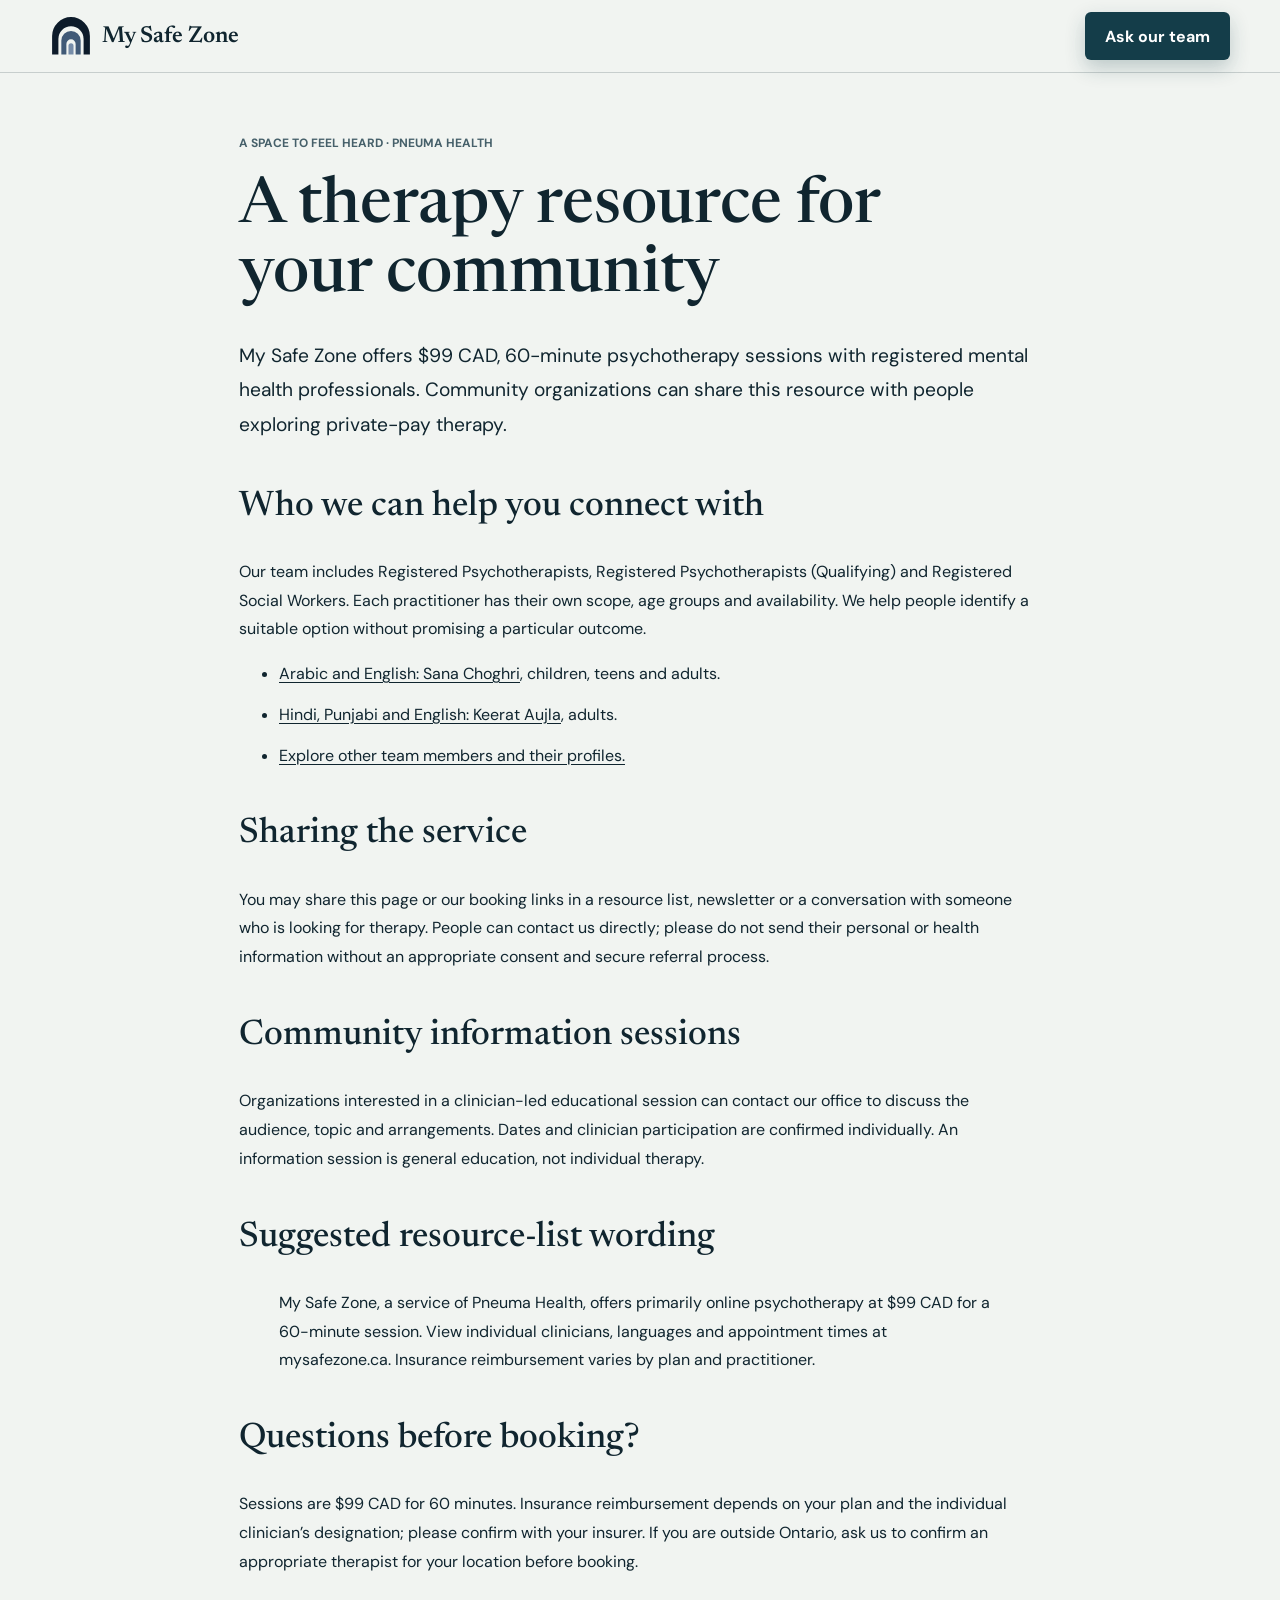
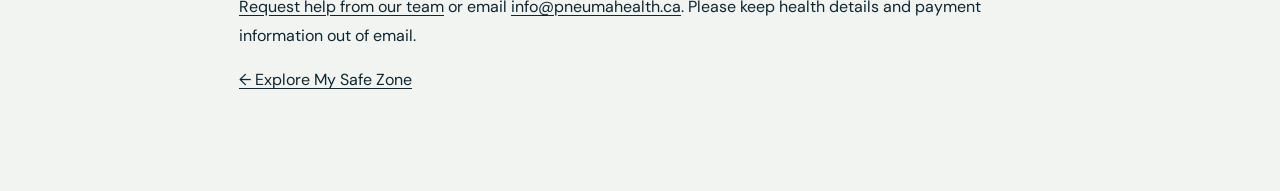
==== community/index.html @ 42911225 "Add language-specific therapy and community referral pages" ====
<!doctype html><html lang="en-CA"><head><meta charset="utf-8"><meta name="viewport" content="width=device-width,initial-scale=1"><title>A therapy resource for your community | My Safe Zone</title><meta name="description" content="My Safe Zone offers $99 CAD, 60-minute psychotherapy sessions with registered mental health professionals. Community organizations can share this resource with people exploring private-pay therapy."><link rel="canonical" href="https://mysafezone.ca/community/"><link rel="stylesheet" href="/styles.css?v=20261122-therapists"><link rel="icon" href="/assets/mysafezone-safety-mark.svg"><link href="https://fonts.googleapis.com/css2?family=DM+Sans:wght@400;500;600;700&amp;family=Newsreader:wght@500;600&amp;display=swap" rel="stylesheet"></head><body><header class="site-header guide-header"><a class="brand" href="/"><img class="brand-mark" src="/assets/mysafezone-safety-mark.svg" alt="" width="64" height="64"><span class="brand-name">My Safe Zone</span></a><nav><a class="header-cta" href="https://docs.google.com/forms/d/e/1FAIpQLScZybuNpO0uS9r0S9Tds227BgayAe8z0cIVu_FjhuOwMrChSQ/viewform">Ask our team</a></nav></header><main class="reader-guide"><p class="eyebrow">A space to feel heard · Pneuma Health</p><h1>A therapy resource for your community</h1><p class="guide-lead">My Safe Zone offers $99 CAD, 60-minute psychotherapy sessions with registered mental health professionals. Community organizations can share this resource with people exploring private-pay therapy.</p><h2>Who we can help you connect with</h2><p>Our team includes Registered Psychotherapists, Registered Psychotherapists (Qualifying) and Registered Social Workers. Each practitioner has their own scope, age groups and availability. We help people identify a suitable option without promising a particular outcome.</p><ul><li><a href="/therapy/arabic/">Arabic and English: Sana Choghri</a>, children, teens and adults.</li><li><a href="/therapy/hindi-punjabi/">Hindi, Punjabi and English: Keerat Aujla</a>, adults.</li><li><a href="/#meet-therapists">Explore other team members and their profiles.</a></li></ul><h2>Sharing the service</h2><p>You may share this page or our booking links in a resource list, newsletter or a conversation with someone who is looking for therapy. People can contact us directly; please do not send their personal or health information without an appropriate consent and secure referral process.</p><h2>Community information sessions</h2><p>Organizations interested in a clinician-led educational session can contact our office to discuss the audience, topic and arrangements. Dates and clinician participation are confirmed individually. An information session is general education, not individual therapy.</p><h2>Suggested resource-list wording</h2><blockquote>My Safe Zone, a service of Pneuma Health, offers primarily online psychotherapy at $99 CAD for a 60-minute session. View individual clinicians, languages and appointment times at mysafezone.ca. Insurance reimbursement varies by plan and practitioner.</blockquote><h2>Questions before booking?</h2><p>Sessions are $99 CAD for 60 minutes. Insurance reimbursement depends on your plan and the individual clinician’s designation; please confirm with your insurer. If you are outside Ontario, ask us to confirm an appropriate therapist for your location before booking.</p><p><a href="https://docs.google.com/forms/d/e/1FAIpQLScZybuNpO0uS9r0S9Tds227BgayAe8z0cIVu_FjhuOwMrChSQ/viewform">Request help from our team</a> or email <a href="mailto:info@pneumahealth.ca">info@pneumahealth.ca</a>. Please keep health details and payment information out of email.</p><p><a href="/">← Explore My Safe Zone</a></p></main></body></html>
---- styles.css ----
:root {
  --ink: #10252f;
  --ink-soft: #46606a;
  --deep-sea: #143d49;
  --sea-green: #2f6e61;
  --sea-green-dark: #24584e;
  --mist: #dce8e4;
  --paper: #f1f4f1;
  --white: #ffffff;
  --sky: #9fb4c0;
  --line: rgba(16, 37, 47, 0.18);
  --line-strong: rgba(16, 37, 47, 0.34);
  --shadow-soft: 0 14px 34px rgba(16, 37, 47, 0.12);
  --shadow-raised: 0 24px 54px rgba(16, 37, 47, 0.2);
  --max: 1180px;
}

.analytics-choice {
  position: fixed;
  inset: auto 20px 20px;
  z-index: 100;
  max-width: 960px;
  margin-inline: auto;
  padding: 20px 24px;
  background: var(--white);
  border: 1px solid var(--line-strong);
  border-radius: 16px;
  box-shadow: var(--shadow-raised);
  font-size: 14px;
  line-height: 1.5;
}
.analytics-choice[hidden] { display: none; }
.analytics-choice p { margin: 8px 0; }
.analytics-choice a { text-decoration: underline; }
.analytics-actions { display: flex; flex-wrap: wrap; gap: 10px; margin-top: 14px; }
.analytics-actions button {
  background: var(--deep-sea);
  color: white;
  border: 1px solid var(--deep-sea);
  border-radius: 8px;
  padding: 10px 16px;
  cursor: pointer;
}
.analytics-preferences {
  border: 0;
  background: transparent;
  color: inherit;
  text-decoration: underline;
  padding: 8px 0;
  cursor: pointer;
  font-size: 14px;
}
@media (max-width: 600px) {
  .analytics-choice { inset: auto 10px 10px; padding: 16px; max-height: 60vh; overflow-y: auto; }
  .analytics-actions button { flex: 1; }
}

* {
  box-sizing: border-box;
}

html {
  scroll-behavior: smooth;
}

body {
  margin: 0;
  overflow-x: hidden;
  color: var(--ink);
  background: var(--paper);
  font-family: "DM Sans", system-ui, -apple-system, BlinkMacSystemFont, "Segoe UI", sans-serif;
}

body:has(dialog[open]) {
  overflow: hidden;
}

button,
a {
  font: inherit;
}

a {
  color: inherit;
  text-decoration: none;
}

button {
  color: inherit;
}

img {
  display: block;
  max-width: 100%;
}

.site-header {
  position: sticky;
  top: 0;
  z-index: 20;
  min-height: 72px;
  display: flex;
  align-items: center;
  justify-content: space-between;
  gap: 2rem;
  padding: 0.75rem max(1rem, calc((100vw - var(--max)) / 2));
  border-bottom: 1px solid var(--line);
  background: rgba(241, 244, 241, 0.9);
  backdrop-filter: blur(18px) saturate(1.1);
}

.brand {
  display: inline-flex;
  align-items: center;
  gap: 0.65rem;
  flex: 0 0 auto;
}

.brand-mark {
  width: 42px;
  height: 42px;
  flex: 0 0 42px;
  object-fit: contain;
  transition: transform 360ms cubic-bezier(0.2, 0.8, 0.2, 1);
}

.brand:hover .brand-mark,
.brand:focus-visible .brand-mark {
  transform: scale(1.07) translateY(-1px);
}

.hero-credentials, .hero-booking-note {
  max-width: 620px;
  color: var(--ink-soft);
  font-size: 0.95rem;
  line-height: 1.6;
}
.hero-booking-note a, .booking-help-actions > a:not(.button) { text-decoration: underline; text-underline-offset: 3px; }
.booking-help {
  display: grid;
  grid-template-columns: 1.35fr 1fr;
  gap: 2rem;
  width: min(1120px, calc(100% - 2.5rem));
  margin: 2.5rem auto;
  padding: clamp(1.25rem, 4vw, 2.5rem);
  background: #f1f5f7;
  border: 1px solid var(--line-strong);
  border-radius: 14px;
}
.booking-help h2 { font-family: "Newsreader", Georgia, serif; font-size: clamp(1.8rem, 4vw, 2.5rem); margin: 0.4rem 0 0.75rem; }
.booking-help p { line-height: 1.65; }
.booking-help-actions { display: flex; flex-direction: column; align-items: flex-start; justify-content: center; gap: 0.8rem; }
.booking-help-actions p { margin: 0; }
@media (max-width: 700px) { .booking-help { grid-template-columns: 1fr; gap: 1rem; } }

.brand-name {
  font-family: "Newsreader", Georgia, serif;
  font-size: 1.45rem;
  font-weight: 600;
  letter-spacing: 0;
  white-space: nowrap;
}

.site-nav {
  display: flex;
  align-items: center;
  justify-content: flex-end;
  gap: 1.15rem;
  font-size: 0.91rem;
}

.nav-link,
.nav-match,
.pneuma-link {
  position: relative;
  padding: 0.35rem 0;
  border: 0;
  background: transparent;
  cursor: pointer;
  color: var(--ink-soft);
}

.nav-link::after,
.nav-match::after,
.pneuma-link::after {
  position: absolute;
  right: 0;
  bottom: 0;
  left: 0;
  height: 1px;
  background: var(--sea-green);
  content: "";
  transform: scaleX(0);
  transform-origin: right;
  transition: transform 220ms ease;
}

.nav-link:hover,
.nav-link:focus-visible,
.nav-match:hover,
.nav-match:focus-visible,
.pneuma-link:hover,
.pneuma-link:focus-visible {
  color: var(--ink);
}

.nav-link:hover::after,
.nav-link:focus-visible::after,
.nav-match:hover::after,
.nav-match:focus-visible::after,
.pneuma-link:hover::after,
.pneuma-link:focus-visible::after {
  transform: scaleX(1);
  transform-origin: left;
}

.header-cta,
.button {
  position: relative;
  isolation: isolate;
  overflow: hidden;
  display: inline-flex;
  align-items: center;
  justify-content: center;
  gap: 0.75rem;
  min-height: 48px;
  padding: 0.78rem 1.2rem;
  border: 1px solid transparent;
  border-radius: 6px;
  font-weight: 700;
  transition:
    transform 220ms cubic-bezier(0.2, 0.8, 0.2, 1),
    box-shadow 220ms ease,
    background-color 220ms ease,
    border-color 220ms ease;
}

.header-cta::before,
.button::before {
  position: absolute;
  top: -30%;
  bottom: -30%;
  left: -45%;
  z-index: -1;
  width: 28%;
  background: rgba(255, 255, 255, 0.2);
  content: "";
  transform: skewX(-18deg);
  transition: left 520ms cubic-bezier(0.2, 0.8, 0.2, 1);
}

.header-cta,
.button-primary {
  color: var(--white);
  background: var(--deep-sea);
  box-shadow: 0 8px 20px rgba(20, 61, 73, 0.24);
}

.header-cta:hover,
.header-cta:focus-visible,
.button:hover,
.button:focus-visible {
  transform: translateY(-3px);
}

.header-cta:hover,
.header-cta:focus-visible,
.button-primary:hover,
.button-primary:focus-visible {
  background: var(--sea-green-dark);
  box-shadow: 0 16px 30px rgba(36, 88, 78, 0.28);
}

.header-cta:hover::before,
.header-cta:focus-visible::before,
.button:hover::before,
.button:focus-visible::before {
  left: 118%;
}

.header-cta:active,
.button:active {
  transform: translateY(1px) scale(0.98);
  box-shadow: 0 4px 10px rgba(16, 37, 47, 0.18);
}

.button-arrow {
  display: inline-block;
  transition: transform 220ms ease;
}

.button-primary:hover .button-arrow,
.button-primary:focus-visible .button-arrow {
  transform: translateX(4px);
}

.button-secondary {
  border-color: var(--line-strong);
  color: var(--ink);
  background: rgba(255, 255, 255, 0.76);
  box-shadow: 0 6px 18px rgba(16, 37, 47, 0.08);
}

.button-secondary:hover,
.button-secondary:focus-visible {
  border-color: var(--sea-green);
  background: var(--white);
  box-shadow: var(--shadow-soft);
}

.hero {
  position: relative;
  isolation: isolate;
  height: min(780px, calc(100svh - 112px));
  min-height: 620px;
  overflow: hidden;
  display: grid;
  align-items: center;
  border-bottom: 1px solid var(--line);
  background: var(--sky);
}

.hero-background,
.hero-wash,
.hero-light {
  position: absolute;
  inset: 0;
  width: 100%;
  height: 100%;
}

.hero-background {
  z-index: -3;
  object-fit: cover;
  object-position: center;
  animation: hero-settle 1400ms cubic-bezier(0.2, 0.8, 0.2, 1) both;
}

.hero-wash {
  z-index: -2;
  background: rgba(241, 244, 241, 0.62);
}

.hero-light {
  z-index: -1;
  box-shadow: inset 0 -90px 100px rgba(16, 37, 47, 0.12);
  pointer-events: none;
}

.hero-content {
  width: min(calc(100% - 2rem), var(--max));
  margin: 0 auto;
  padding: 3rem 0 1.5rem;
}

.hero-reveal {
  animation: rise-in 680ms cubic-bezier(0.2, 0.8, 0.2, 1) both;
}

.hero-content h1 {
  animation-delay: 90ms;
}

.hero-lead {
  animation: rise-in 680ms 160ms cubic-bezier(0.2, 0.8, 0.2, 1) both;
}

.hero-actions {
  animation-delay: 230ms;
}

.scroll-cue {
  animation-delay: 310ms;
}

.eyebrow {
  margin: 0 0 0.75rem;
  color: var(--ink-soft);
  font-size: 0.75rem;
  font-weight: 700;
  letter-spacing: 0;
  text-transform: uppercase;
}

h1,
h2,
h3,
p {
  margin-top: 0;
}

h1,
h2,
.info-dialog h2 {
  font-family: "Newsreader", Georgia, serif;
  font-weight: 600;
  letter-spacing: 0;
}

h1 {
  max-width: 690px;
  margin-bottom: 1rem;
  font-size: 5.5rem;
  line-height: 0.94;
}

.hero-lead {
  max-width: 590px;
  margin-bottom: 1.6rem;
  color: var(--deep-sea);
  font-size: 1.22rem;
  line-height: 1.55;
}

.hero-lead strong {
  color: var(--ink);
  font-weight: 700;
}

.hero-actions {
  display: flex;
  flex-wrap: wrap;
  gap: 0.75rem;
}

.scroll-cue {
  width: fit-content;
  display: flex;
  align-items: center;
  gap: 0.8rem;
  margin-top: 2.2rem;
  color: var(--ink-soft);
  font-size: 0.83rem;
  font-weight: 700;
}

.scroll-line {
  position: relative;
  width: 42px;
  height: 1px;
  overflow: hidden;
  background: var(--line-strong);
}

.scroll-line::after {
  position: absolute;
  inset: 0;
  background: var(--sea-green);
  content: "";
  animation: travel-line 1800ms ease-in-out infinite;
}

.service-strip {
  display: grid;
  grid-template-columns: repeat(3, minmax(0, 1fr));
  padding: 0 max(1rem, calc((100vw - var(--max)) / 2));
  border-bottom: 1px solid var(--line);
  background: var(--white);
}

.service-strip > div {
  min-width: 0;
  display: grid;
  gap: 0.25rem;
  padding: 1.5rem 1.6rem;
}

.service-strip > div:first-child {
  padding-left: 0;
}

.service-strip > div + div {
  border-left: 1px solid var(--line);
}

.service-strip strong {
  color: var(--deep-sea);
  font-size: 1rem;
}

.service-strip span {
  color: var(--ink-soft);
  font-size: 0.84rem;
  line-height: 1.45;
}

.process {
  width: min(calc(100% - 2rem), var(--max));
  margin: 0 auto;
  padding: clamp(4rem, 7vw, 6.5rem) 0;
  scroll-margin-top: 88px;
}

.process-heading {
  display: grid;
  grid-template-columns: minmax(0, 1fr) minmax(280px, 0.7fr);
  gap: 2rem;
  align-items: end;
  margin-bottom: 2.25rem;
}

.process-heading h2,
.trust-band h2 {
  margin-bottom: 0;
  font-size: 4rem;
  line-height: 1;
}

.process-intro,
.trust-band > p,
.info-dialog p {
  margin-bottom: 0;
  color: var(--ink-soft);
  line-height: 1.65;
}

.process-grid {
  display: grid;
  grid-template-columns: repeat(3, minmax(0, 1fr));
  gap: 1rem;
  perspective: 1100px;
}

.process-step {
  --rx: 0deg;
  --ry: 0deg;
  --lift: 0px;
  --scale: 1;
  position: relative;
  min-width: 0;
  min-height: 280px;
  overflow: hidden;
  display: grid;
  grid-template-rows: 1fr auto;
  padding: 0;
  border: 1px solid var(--line);
  border-radius: 8px;
  background: var(--white);
  box-shadow: 0 8px 18px rgba(16, 37, 47, 0.06);
  cursor: pointer;
  text-align: left;
  transform: perspective(900px) rotateX(var(--rx)) rotateY(var(--ry)) translateY(var(--lift)) scale(var(--scale));
  transform-style: preserve-3d;
  transition:
    transform 260ms cubic-bezier(0.2, 0.8, 0.2, 1),
    border-color 220ms ease,
    box-shadow 260ms ease;
}

.process-step::after {
  position: absolute;
  inset: 0;
  border: 1px solid transparent;
  border-radius: inherit;
  box-shadow: inset 0 0 0 0 rgba(47, 110, 97, 0);
  content: "";
  pointer-events: none;
  transition: border-color 220ms ease, box-shadow 260ms ease;
}

.process-step:hover,
.process-step:focus-visible {
  --lift: -8px;
  border-color: rgba(47, 110, 97, 0.68);
  box-shadow: var(--shadow-raised);
}

.process-step.is-active {
  --lift: -5px;
  --scale: 1.012;
  border-color: var(--sea-green);
  box-shadow: 0 22px 50px rgba(36, 88, 78, 0.2);
}

.process-step.is-active::after {
  border-color: rgba(47, 110, 97, 0.5);
  box-shadow: inset 0 0 0 3px rgba(47, 110, 97, 0.1);
}

.process-step:active {
  --lift: -1px;
  --scale: 0.985;
}

.process-step img {
  width: 100%;
  height: 226px;
  object-fit: cover;
  filter: saturate(0.8) contrast(0.98);
  transform: translateZ(12px) scale(1.015);
  transition: filter 300ms ease, transform 360ms cubic-bezier(0.2, 0.8, 0.2, 1);
}

.process-step:hover img,
.process-step:focus-visible img,
.process-step.is-active img {
  filter: saturate(1) contrast(1);
  transform: translateZ(18px) scale(1.045);
}

.step-number {
  position: absolute;
  top: 0.75rem;
  left: 0.75rem;
  z-index: 1;
  display: grid;
  place-items: center;
  width: 34px;
  height: 34px;
  border-radius: 50%;
  color: var(--white);
  background: var(--deep-sea);
  box-shadow: 0 6px 16px rgba(16, 37, 47, 0.22);
  font-size: 0.75rem;
  font-weight: 700;
  transform: translateZ(28px);
}

.process-step.is-active .step-number {
  background: var(--sea-green);
}

.step-label {
  position: relative;
  z-index: 1;
  padding: 1.1rem;
  color: var(--ink);
  background: var(--white);
  font-size: 1rem;
  font-weight: 700;
  transform: translateZ(14px);
}

.step-label::after {
  float: right;
  color: var(--sea-green);
  content: "→";
  opacity: 0;
  transform: translateX(-5px);
  transition: opacity 220ms ease, transform 220ms ease;
}

.process-step:hover .step-label::after,
.process-step:focus-visible .step-label::after,
.process-step.is-active .step-label::after {
  opacity: 1;
  transform: translateX(0);
}

.process-detail {
  min-height: 116px;
  display: grid;
  grid-template-columns: minmax(180px, 0.55fr) minmax(280px, 1.25fr) auto;
  gap: 1.5rem;
  align-items: center;
  margin-top: 1rem;
  padding: 1.45rem;
  border: 1px solid var(--line);
  border-radius: 8px;
  background: var(--mist);
  transition: opacity 150ms ease, transform 180ms ease;
}

.process-detail.is-changing {
  opacity: 0;
  transform: translateY(5px);
}

.detail-kicker {
  margin-bottom: 0.25rem;
  color: var(--sea-green-dark);
  font-size: 0.75rem;
  font-weight: 700;
  letter-spacing: 0;
  text-transform: uppercase;
}

.process-detail h3 {
  margin-bottom: 0;
  font-family: "Newsreader", Georgia, serif;
  font-size: 1.65rem;
}

.process-detail > p {
  margin-bottom: 0;
  color: var(--ink-soft);
  line-height: 1.55;
}

.process-detail > a,
.dialog-link {
  position: relative;
  font-weight: 700;
  color: var(--deep-sea);
}

.process-detail > a::after,
.dialog-link::after,
.location-item > a::after {
  position: absolute;
  right: 0;
  bottom: -4px;
  left: 0;
  height: 1px;
  background: currentColor;
  content: "";
  transform: scaleX(0);
  transform-origin: right;
  transition: transform 220ms ease;
}

.process-detail > a:hover::after,
.process-detail > a:focus-visible::after,
.dialog-link:hover::after,
.dialog-link:focus-visible::after,
.location-item > a:hover::after,
.location-item > a:focus-visible::after {
  transform: scaleX(1);
  transform-origin: left;
}

.trust-band {
  display: grid;
  grid-template-columns: minmax(240px, 1fr) minmax(280px, 0.8fr) auto;
  gap: clamp(1.5rem, 4vw, 4rem);
  align-items: center;
  padding: clamp(3rem, 6vw, 5rem) max(1rem, calc((100vw - var(--max)) / 2));
  background: var(--sky);
}

.trust-band h2 {
  max-width: 620px;
  font-size: 3rem;
}

.trust-actions {
  display: grid;
  gap: 0.65rem;
}

.text-button {
  min-width: 165px;
  padding: 0.78rem 0.95rem;
  border: 1px solid var(--line-strong);
  border-radius: 6px;
  background: rgba(255, 255, 255, 0.14);
  cursor: pointer;
  font-weight: 700;
  text-align: left;
  transition: transform 180ms ease, background-color 180ms ease, box-shadow 180ms ease;
}

.text-button:hover,
.text-button:focus-visible {
  background: var(--white);
  box-shadow: var(--shadow-soft);
  transform: translateY(-2px);
}

.text-button:active {
  transform: translateY(1px) scale(0.98);
}

.locations {
  padding: clamp(4rem, 7vw, 6.5rem) max(1rem, calc((100vw - var(--max)) / 2));
  border-top: 1px solid var(--line);
  background: var(--white);
  scroll-margin-top: 72px;
}

.locations-heading {
  max-width: 760px;
  margin-bottom: clamp(2rem, 5vw, 3.5rem);
}

.locations-heading h2 {
  margin-bottom: 0;
  font-family: "Newsreader", Georgia, serif;
  font-size: 4rem;
  font-weight: 600;
  line-height: 1;
  letter-spacing: 0;
}

.location-grid {
  display: grid;
  grid-template-columns: repeat(3, minmax(0, 1fr));
  gap: clamp(1.5rem, 4vw, 3rem);
}

.location-item {
  min-width: 0;
  padding-top: 1.25rem;
  border-top: 2px solid var(--deep-sea);
  transition: border-color 200ms ease, transform 220ms ease;
}

.location-item:hover {
  border-color: var(--sea-green);
  transform: translateY(-3px);
}

.location-label {
  margin-bottom: 0.55rem;
  color: var(--sea-green-dark);
  font-size: 0.75rem;
  font-weight: 700;
  letter-spacing: 0;
  text-transform: uppercase;
}

.location-item h3 {
  margin-bottom: 0.75rem;
  font-family: "Newsreader", Georgia, serif;
  font-size: 1.65rem;
}

.location-item address {
  margin-bottom: 0.75rem;
  font-style: normal;
  line-height: 1.6;
}

.location-item > p:last-of-type {
  margin-bottom: 0;
  color: var(--ink-soft);
  line-height: 1.6;
}

.location-item > a {
  position: relative;
  display: inline-block;
  margin-top: 1rem;
  font-weight: 700;
}

.site-footer {
  display: grid;
  grid-template-columns: 1.1fr repeat(3, minmax(0, 1fr));
  gap: 1.5rem 2.5rem;
  align-items: start;
  padding: 2rem max(1rem, calc((100vw - var(--max)) / 2));
  color: var(--ink-soft);
  background: var(--paper);
  font-size: 0.86rem;
}

.footer-brand,
.footer-contact,
.site-footer address {
  display: grid;
  gap: 0.35rem;
  min-width: 0;
}

.site-footer address {
  font-style: normal;
}

.site-footer strong,
.site-footer a {
  color: var(--ink);
}

.site-footer > p {
  grid-column: 1 / -1;
  margin: 0;
  font-size: 0.76rem;
}

.info-dialog {
  width: min(calc(100% - 2rem), 610px);
  max-height: calc(100vh - 2rem);
  padding: clamp(1.5rem, 4vw, 2.5rem);
  border: 0;
  border-radius: 8px;
  color: var(--ink);
  background: var(--paper);
  box-shadow: 0 30px 90px rgba(16, 37, 47, 0.34);
}

.info-dialog[open] {
  animation: dialog-in 240ms cubic-bezier(0.2, 0.8, 0.2, 1) both;
}

.info-dialog::backdrop {
  background: rgba(16, 37, 47, 0.72);
  backdrop-filter: blur(5px);
}

.info-dialog h2 {
  max-width: 500px;
  margin-bottom: 1rem;
  font-size: 3.25rem;
  line-height: 1;
}

.info-dialog p + p {
  margin-top: 1rem;
}

.dialog-close {
  position: absolute;
  top: 0.85rem;
  right: 0.85rem;
  width: 40px;
  height: 40px;
  border: 1px solid var(--line);
  border-radius: 50%;
  background: var(--white);
  cursor: pointer;
  font-size: 1.5rem;
  line-height: 1;
  transition: transform 180ms ease, background-color 180ms ease;
}

.dialog-close:hover,
.dialog-close:focus-visible {
  background: var(--mist);
  transform: rotate(6deg) scale(1.05);
}

.dialog-link {
  display: inline-block;
  margin-top: 1.5rem;
}

.reveal {
  opacity: 0;
  transform: translateY(28px);
  transition: opacity 700ms ease, transform 700ms cubic-bezier(0.2, 0.8, 0.2, 1);
}

.reveal.is-visible {
  opacity: 1;
  transform: translateY(0);
}

:focus-visible {
  outline: 3px solid var(--sea-green);
  outline-offset: 3px;
}

@keyframes rise-in {
  from {
    opacity: 0;
    transform: translateY(22px);
  }
  to {
    opacity: 1;
    transform: translateY(0);
  }
}

@keyframes hero-settle {
  from {
    filter: saturate(0.78);
    transform: scale(1.055);
  }
  to {
    filter: saturate(0.94);
    transform: scale(1);
  }
}

@keyframes travel-line {
  0% {
    transform: translateX(-100%);
  }
  50%,
  100% {
    transform: translateX(100%);
  }
}

@keyframes dialog-in {
  from {
    opacity: 0;
    transform: translateY(14px) scale(0.98);
  }
  to {
    opacity: 1;
    transform: translateY(0) scale(1);
  }
}

@media (max-width: 900px) {
  .pneuma-link {
    display: none;
  }

  .hero {
    height: min(740px, calc(100svh - 104px));
    min-height: 610px;
  }

  h1 {
    font-size: 4.7rem;
  }

  .process-heading h2,
  .locations-heading h2 {
    font-size: 3.5rem;
  }

  .hero-background {
    object-position: 61% center;
  }

  .hero-wash {
    background: rgba(241, 244, 241, 0.72);
  }

  .process-heading,
  .trust-band {
    grid-template-columns: 1fr;
  }

  .location-grid,
  .site-footer {
    grid-template-columns: repeat(2, minmax(0, 1fr));
  }

  .process-detail {
    grid-template-columns: 1fr;
  }

  .trust-actions {
    grid-template-columns: repeat(2, minmax(0, 1fr));
  }
}

@media (max-width: 680px) {
  .site-header {
    min-height: 64px;
  }

  .brand-mark {
    width: 36px;
    height: 36px;
    flex-basis: 36px;
  }

  .brand-name {
    font-size: 1.2rem;
  }

  .nav-link,
  .nav-match {
    display: none;
  }

  .header-cta {
    min-height: 42px;
    padding: 0.6rem 0.78rem;
    font-size: 0.82rem;
  }

  .hero {
    height: calc(100svh - 112px);
    min-height: 560px;
    max-height: 700px;
  }

  .hero-background {
    object-position: 59% center;
    opacity: 0.48;
  }

  .hero-wash {
    background: rgba(241, 244, 241, 0.62);
  }

  .hero-content {
    padding-top: 2.25rem;
  }

  h1 {
    max-width: 520px;
    font-size: 3.55rem;
  }

  .hero-lead {
    font-size: 1.05rem;
  }

  .process-heading h2,
  .trust-band h2,
  .locations-heading h2 {
    font-size: 2.75rem;
  }

  .hero-actions,
  .button {
    width: 100%;
  }

  .scroll-cue {
    margin-top: 1.6rem;
  }

  .service-strip {
    grid-template-columns: 1fr;
  }

  .service-strip > div {
    padding: 1rem 0;
  }

  .service-strip > div + div {
    border-top: 1px solid var(--line);
    border-left: 0;
  }

  .process-grid {
    grid-template-columns: 1fr;
  }

  .process-step {
    grid-template-columns: 132px 1fr;
    grid-template-rows: 128px;
    min-height: 128px;
    transform: translateY(var(--lift)) scale(var(--scale));
  }

  .process-step img {
    width: 132px;
    height: 128px;
    transform: scale(1.015);
  }

  .process-step:hover img,
  .process-step:focus-visible img,
  .process-step.is-active img {
    transform: scale(1.045);
  }

  .step-label {
    padding: 1rem 1.25rem;
    transform: none;
  }

  .step-number {
    transform: none;
  }

  .trust-actions {
    grid-template-columns: 1fr;
  }

  .location-grid,
  .site-footer {
    grid-template-columns: 1fr;
  }

  .site-footer > p {
    grid-column: auto;
  }
}

@media (max-width: 390px) {
  h1 {
    font-size: 3.05rem;
  }

  .hero-lead {
    font-size: 0.98rem;
  }

  .button {
    min-height: 46px;
    padding: 0.68rem 0.9rem;
  }
}

@media (prefers-reduced-motion: reduce) {
  html {
    scroll-behavior: auto;
  }

  *,
  *::before,
  *::after {
    scroll-behavior: auto !important;
    animation: none !important;
    transition: none !important;
  }

  .reveal {
    opacity: 1;
    transform: none;
  }
}
.matcher {max-width:1100px;margin:0 auto;padding:80px 24px;scroll-margin-top:100px}
.matcher h2 {font-family:Newsreader,serif;font-size:clamp(2rem,5vw,3.5rem);margin:12px 0}
.matcher p {line-height:1.65}
#match-form {max-width:760px;margin-top:32px}
.matcher fieldset {border:0;padding:0;margin:0 0 24px}
.matcher legend,.match-field {font-weight:600;font-size:1.05rem}
.match-options {display:flex;flex-wrap:wrap;gap:10px}
.match-options label {padding:12px 16px;border:1px solid #778da9;border-radius:12px;cursor:pointer}
.match-options label:has(:checked) {background:#e0e1dd;border-color:#0d1b2a}
.match-options input {accent-color:#1b263b}
.match-field {display:block;margin:24px 0}
.match-field select,.match-field textarea {display:block;width:100%;margin-top:10px;padding:14px;border:1px solid #778da9;border-radius:10px;background:white;color:#0d1b2a;font:inherit;box-sizing:border-box}
.match-small {font-size:.9rem;color:#415a77}
.match-cards {display:grid;grid-template-columns:repeat(2,minmax(0,1fr));gap:20px;margin:24px 0}
.match-cards article,.match-fallback {border:1px solid #b9c4ce;border-radius:18px;padding:24px;background:#f5f7f8}
.match-cards img {width:90px;height:90px;object-fit:cover;border-radius:50%}
.match-cards details {margin:18px 0}.match-cards summary {cursor:pointer}
.match-fallback .button {margin:8px 8px 0 0}
#match-results {margin-top:40px;scroll-margin-top:100px}
.matcher :focus-visible {outline:3px solid #415a77;outline-offset:4px}
@media(max-width:640px){.match-cards{grid-template-columns:1fr}.matcher{padding:48px 20px}.match-fallback .button{display:flex;width:100%;white-space:normal}}

.detailed-form-link {color:#1b263b;font-weight:700;text-decoration:underline;text-decoration-thickness:2px;text-underline-offset:4px}.detailed-form-link:hover {color:#2f6f73}.detailed-form-link:focus-visible {outline:3px solid #415a77;outline-offset:4px}

.therapy-faq {max-width:1100px;margin:0 auto;padding:70px 24px;scroll-margin-top:100px}
.therapy-faq h2 {font-family:Newsreader,serif;font-size:clamp(2rem,4vw,3rem);margin:12px 0 24px}
.therapy-faq p {line-height:1.7;max-width:850px}
.therapy-faq details {border-bottom:1px solid #b9c4ce;padding:20px 0}
.therapy-faq summary {font-weight:600;cursor:pointer;line-height:1.5}
.therapy-faq a {color:#1b263b;text-decoration:underline;text-underline-offset:3px}
.therapy-faq summary:focus-visible {outline:3px solid #415a77;outline-offset:4px}

.reader-guide {max-width:850px;margin:auto;padding:60px 24px 80px;line-height:1.8}
.reader-guide h1 {font:500 clamp(2.4rem,6vw,4rem)/1.08 Newsreader,serif;margin:18px 0 28px}
.reader-guide h2 {font:500 clamp(1.7rem,4vw,2.2rem)/1.25 Newsreader,serif;margin-top:42px}
.reader-guide .guide-lead {font-size:1.2rem}.reader-guide a:not(.button) {text-decoration:underline;text-underline-offset:3px}
.guide-actions {display:flex;gap:24px;align-items:center;flex-wrap:wrap;margin:28px 0}.reader-guide li {margin:12px 0}

@media(max-width:560px){.guide-header .brand-name{display:none}.guide-header{gap:12px}.reader-guide{padding:36px 20px 60px}}

/* Direct therapist discovery, verified public profiles — November 2026. */
.therapist-intro{max-width:1160px;margin:0 auto;padding:64px 24px 28px;scroll-margin-top:100px}
.therapist-intro h2{font-family:Newsreader,serif;font-size:clamp(2rem,4vw,3rem);margin:12px 0 20px}
.therapist-intro>p{max-width:850px;line-height:1.7}
.therapist-grid{display:grid;grid-template-columns:repeat(3,minmax(0,1fr));gap:24px;margin:30px 0}
.therapist-card{border:1px solid #b9c4ce;border-radius:20px;overflow:hidden;background:#f5f7f8;display:flex;flex-direction:column}
.therapist-card>img{width:100%;height:250px;object-fit:cover;object-position:center 25%}
.therapist-card>div{padding:22px;display:flex;flex:1;flex-direction:column;gap:12px}
.therapist-card h3{font-family:Newsreader,serif;font-size:1.65rem;margin:0}
.therapist-card p{line-height:1.5;margin:0}.therapist-credential{font-size:.88rem;color:#415a77}
.therapist-card .button{margin-top:auto;white-space:normal;text-align:center;line-height:1.45;padding:12px}
.therapist-links{display:flex;flex-wrap:wrap;gap:24px;margin:22px 0}.therapist-links a,.therapist-intro .match-small a{text-decoration:underline;text-underline-offset:4px}
.therapist-intro :focus-visible{outline:3px solid #415a77;outline-offset:4px}
@media(max-width:780px){.therapist-grid{grid-template-columns:1fr}.therapist-card{display:grid;grid-template-columns:110px 1fr}.therapist-card>img{width:110px;height:150px;margin-top:22px;border-radius:0 12px 12px 0}.therapist-card>div{padding:20px 16px}.therapist-intro{padding:40px 20px 20px}.therapist-card h3{font-size:1.4rem}}

.sr-only{position:absolute;width:1px;height:1px;padding:0;margin:-1px;overflow:hidden;clip:rect(0,0,0,0);white-space:nowrap;border:0}
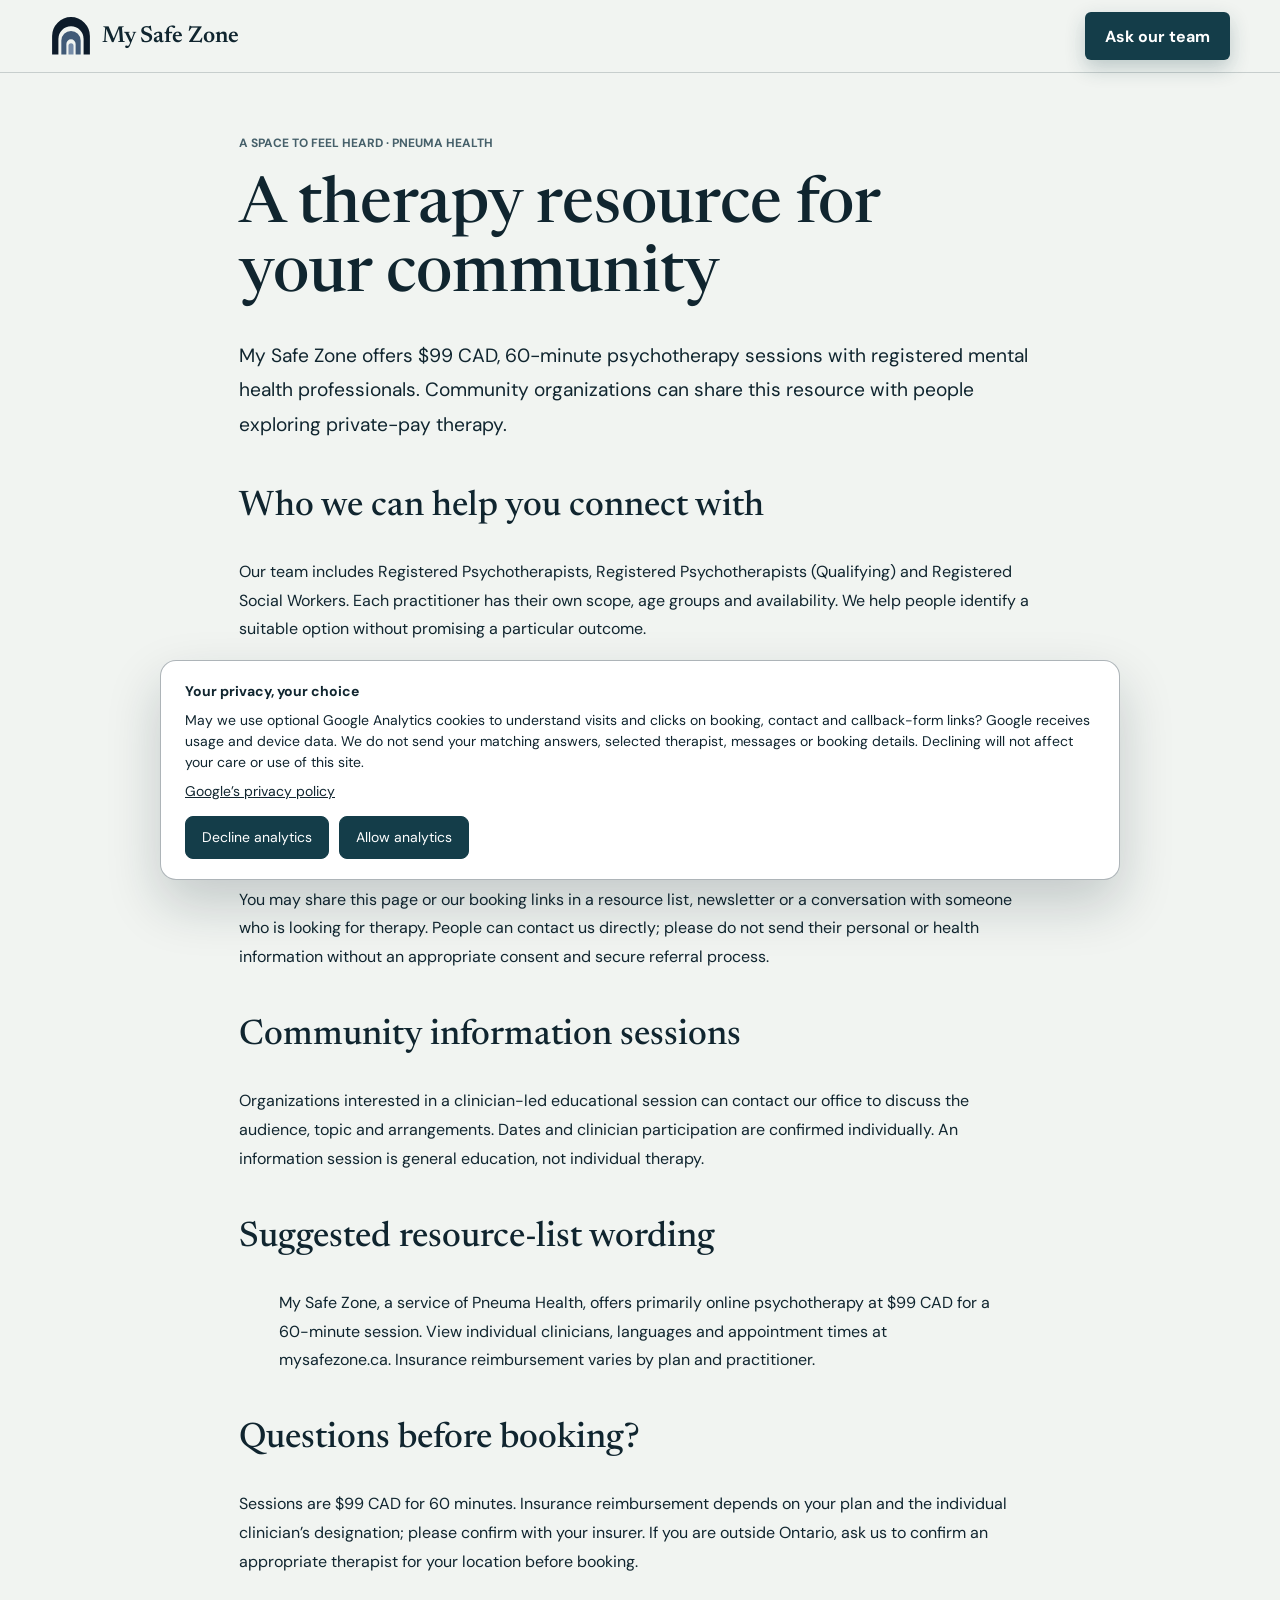
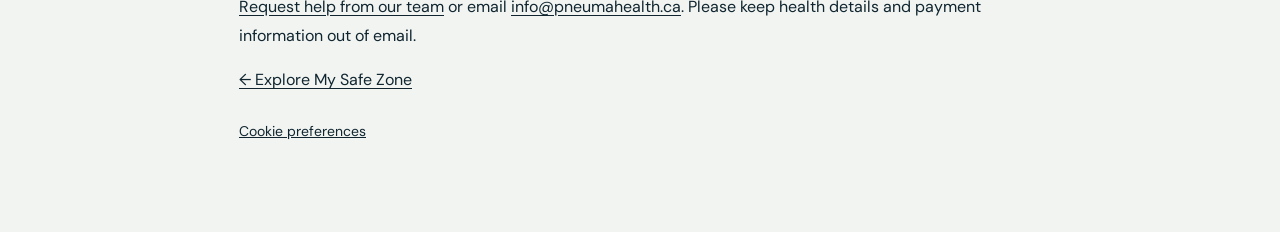
==== commit a9a3db8c: "Restore consent-based analytics on public landing and team pages" ====
--- a/community/index.html
+++ b/community/index.html
@@ -1 +1 @@
-<!doctype html><html lang="en-CA"><head><meta charset="utf-8"><meta name="viewport" content="width=device-width,initial-scale=1"><title>A therapy resource for your community | My Safe Zone</title><meta name="description" content="My Safe Zone offers $99 CAD, 60-minute psychotherapy sessions with registered mental health professionals. Community organizations can share this resource with people exploring private-pay therapy."><link rel="canonical" href="https://mysafezone.ca/community/"><link rel="stylesheet" href="/styles.css?v=20261122-therapists"><link rel="icon" href="/assets/mysafezone-safety-mark.svg"><link href="https://fonts.googleapis.com/css2?family=DM+Sans:wght@400;500;600;700&amp;family=Newsreader:wght@500;600&amp;display=swap" rel="stylesheet"></head><body><header class="site-header guide-header"><a class="brand" href="/"><img class="brand-mark" src="/assets/mysafezone-safety-mark.svg" alt="" width="64" height="64"><span class="brand-name">My Safe Zone</span></a><nav><a class="header-cta" href="https://docs.google.com/forms/d/e/1FAIpQLScZybuNpO0uS9r0S9Tds227BgayAe8z0cIVu_FjhuOwMrChSQ/viewform">Ask our team</a></nav></header><main class="reader-guide"><p class="eyebrow">A space to feel heard · Pneuma Health</p><h1>A therapy resource for your community</h1><p class="guide-lead">My Safe Zone offers $99 CAD, 60-minute psychotherapy sessions with registered mental health professionals. Community organizations can share this resource with people exploring private-pay therapy.</p><h2>Who we can help you connect with</h2><p>Our team includes Registered Psychotherapists, Registered Psychotherapists (Qualifying) and Registered Social Workers. Each practitioner has their own scope, age groups and availability. We help people identify a suitable option without promising a particular outcome.</p><ul><li><a href="/therapy/arabic/">Arabic and English: Sana Choghri</a>, children, teens and adults.</li><li><a href="/therapy/hindi-punjabi/">Hindi, Punjabi and English: Keerat Aujla</a>, adults.</li><li><a href="/#meet-therapists">Explore other team members and their profiles.</a></li></ul><h2>Sharing the service</h2><p>You may share this page or our booking links in a resource list, newsletter or a conversation with someone who is looking for therapy. People can contact us directly; please do not send their personal or health information without an appropriate consent and secure referral process.</p><h2>Community information sessions</h2><p>Organizations interested in a clinician-led educational session can contact our office to discuss the audience, topic and arrangements. Dates and clinician participation are confirmed individually. An information session is general education, not individual therapy.</p><h2>Suggested resource-list wording</h2><blockquote>My Safe Zone, a service of Pneuma Health, offers primarily online psychotherapy at $99 CAD for a 60-minute session. View individual clinicians, languages and appointment times at mysafezone.ca. Insurance reimbursement varies by plan and practitioner.</blockquote><h2>Questions before booking?</h2><p>Sessions are $99 CAD for 60 minutes. Insurance reimbursement depends on your plan and the individual clinician’s designation; please confirm with your insurer. If you are outside Ontario, ask us to confirm an appropriate therapist for your location before booking.</p><p><a href="https://docs.google.com/forms/d/e/1FAIpQLScZybuNpO0uS9r0S9Tds227BgayAe8z0cIVu_FjhuOwMrChSQ/viewform">Request help from our team</a> or email <a href="mailto:info@pneumahealth.ca">info@pneumahealth.ca</a>. Please keep health details and payment information out of email.</p><p><a href="/">← Explore My Safe Zone</a></p></main></body></html>+<!doctype html><html lang="en-CA"><head><meta charset="utf-8"><meta name="viewport" content="width=device-width,initial-scale=1"><title>A therapy resource for your community | My Safe Zone</title><meta name="description" content="My Safe Zone offers $99 CAD, 60-minute psychotherapy sessions with registered mental health professionals. Community organizations can share this resource with people exploring private-pay therapy."><link rel="canonical" href="https://mysafezone.ca/community/"><link rel="stylesheet" href="/styles.css?v=20261122-therapists"><link rel="icon" href="/assets/mysafezone-safety-mark.svg"><link href="https://fonts.googleapis.com/css2?family=DM+Sans:wght@400;500;600;700&amp;family=Newsreader:wght@500;600&amp;display=swap" rel="stylesheet"></head><body><header class="site-header guide-header"><a class="brand" href="/"><img class="brand-mark" src="/assets/mysafezone-safety-mark.svg" alt="" width="64" height="64"><span class="brand-name">My Safe Zone</span></a><nav><a class="header-cta" href="https://docs.google.com/forms/d/e/1FAIpQLScZybuNpO0uS9r0S9Tds227BgayAe8z0cIVu_FjhuOwMrChSQ/viewform">Ask our team</a></nav></header><main class="reader-guide"><p class="eyebrow">A space to feel heard · Pneuma Health</p><h1>A therapy resource for your community</h1><p class="guide-lead">My Safe Zone offers $99 CAD, 60-minute psychotherapy sessions with registered mental health professionals. Community organizations can share this resource with people exploring private-pay therapy.</p><h2>Who we can help you connect with</h2><p>Our team includes Registered Psychotherapists, Registered Psychotherapists (Qualifying) and Registered Social Workers. Each practitioner has their own scope, age groups and availability. We help people identify a suitable option without promising a particular outcome.</p><ul><li><a href="/therapy/arabic/">Arabic and English: Sana Choghri</a>, children, teens and adults.</li><li><a href="/therapy/hindi-punjabi/">Hindi, Punjabi and English: Keerat Aujla</a>, adults.</li><li><a href="/#meet-therapists">Explore other team members and their profiles.</a></li></ul><h2>Sharing the service</h2><p>You may share this page or our booking links in a resource list, newsletter or a conversation with someone who is looking for therapy. People can contact us directly; please do not send their personal or health information without an appropriate consent and secure referral process.</p><h2>Community information sessions</h2><p>Organizations interested in a clinician-led educational session can contact our office to discuss the audience, topic and arrangements. Dates and clinician participation are confirmed individually. An information session is general education, not individual therapy.</p><h2>Suggested resource-list wording</h2><blockquote>My Safe Zone, a service of Pneuma Health, offers primarily online psychotherapy at $99 CAD for a 60-minute session. View individual clinicians, languages and appointment times at mysafezone.ca. Insurance reimbursement varies by plan and practitioner.</blockquote><h2>Questions before booking?</h2><p>Sessions are $99 CAD for 60 minutes. Insurance reimbursement depends on your plan and the individual clinician’s designation; please confirm with your insurer. If you are outside Ontario, ask us to confirm an appropriate therapist for your location before booking.</p><p><a href="https://docs.google.com/forms/d/e/1FAIpQLScZybuNpO0uS9r0S9Tds227BgayAe8z0cIVu_FjhuOwMrChSQ/viewform">Request help from our team</a> or email <a href="mailto:info@pneumahealth.ca">info@pneumahealth.ca</a>. Please keep health details and payment information out of email.</p><p><a href="/">← Explore My Safe Zone</a></p></main><script src="/analytics.js?v=20261125-public-pages" defer></script></body></html>
--- a/styles.css
+++ b/styles.css
@@ -1247,3 +1247,35 @@
 @media(max-width:780px){.therapist-grid{grid-template-columns:1fr}.therapist-card{display:grid;grid-template-columns:110px 1fr}.therapist-card>img{width:110px;height:150px;margin-top:22px;border-radius:0 12px 12px 0}.therapist-card>div{padding:20px 16px}.therapist-intro{padding:40px 20px 20px}.therapist-card h3{font-size:1.4rem}}
 
 .sr-only{position:absolute;width:1px;height:1px;padding:0;margin:-1px;overflow:hidden;clip:rect(0,0,0,0);white-space:nowrap;border:0}
+
+/* Full team directory: shared cards and readable, anchored biographies. */
+.therapist-photo-link{display:block;overflow:hidden}
+.therapist-photo-link img{display:block;width:100%;height:250px;object-fit:cover;object-position:center 25%;transition:transform .2s ease}
+.therapist-photo-link:hover img{transform:scale(1.025)}
+.therapist-card h3 a{color:inherit;text-decoration:none}
+.team-page{max-width:1160px;margin:auto;padding:56px 24px}
+.team-heading{max-width:940px;margin-bottom:48px;scroll-margin-top:110px}
+.team-heading h1{font-family:Newsreader,serif;font-size:clamp(2.8rem,6vw,4.5rem);line-height:1.1;margin:16px 0 24px}
+.team-heading p,.team-profile p{line-height:1.75}
+.team-directory{display:flex;flex-wrap:wrap;gap:10px;margin-top:28px}
+.team-directory a{border:1px solid #b9c4ce;padding:10px 15px;border-radius:30px;background:#f5f7f8;text-decoration:none}
+.team-directory a:hover{background:#dce9eb}
+.team-profile{display:grid;grid-template-columns:240px minmax(0,1fr);gap:40px;padding:40px 0;border-top:1px solid #b9c4ce;scroll-margin-top:100px}
+.team-profile>img{width:240px;height:312px;object-fit:cover;object-position:center 25%;border-radius:20px}
+.team-profile h2,.team-help h2{font-family:Newsreader,serif;font-size:clamp(1.9rem,4vw,2.6rem);line-height:1.2;margin:0 0 12px}
+.team-profile .therapist-credential{font-size:1rem;margin:0 0 8px}.team-languages{font-weight:600}
+.team-profile .button{white-space:normal;text-align:center;line-height:1.5}
+.team-help{background:#e2eced;padding:32px;border-radius:20px;margin-top:32px}
+.team-page :focus-visible{outline:3px solid #415a77;outline-offset:4px}
+@media(max-width:780px){.therapist-photo-link img{width:110px;height:150px;margin-top:22px;border-radius:0 12px 12px 0}.team-page{padding:36px 20px}.team-profile{grid-template-columns:1fr;gap:22px}.team-profile>img{width:180px;height:234px}.guide-header nav{display:flex;flex-wrap:wrap;gap:12px}.team-help{padding:24px}}
+@media(prefers-reduced-motion:reduce){.therapist-photo-link img{transition:none}}
+.team-header nav{display:flex;align-items:center;gap:20px}
+@media(max-width:600px){.team-header{align-items:flex-start;gap:16px;flex-direction:column}.team-header nav{gap:16px}.team-profile{scroll-margin-top:170px}}
+.team-header .brand-name,.team-header .nav-link{display:inline}
+
+/* Reader-selected Google source preference; no third-party script is loaded. */
+.preferred-source{max-width:1112px;margin:36px auto;padding:28px 24px;background:#e2eced;border:1px solid #b9c4ce;border-radius:20px}
+.preferred-source h2{font-family:Newsreader,serif;font-size:clamp(1.6rem,3vw,2.2rem);margin:0 0 12px}
+.preferred-source p{line-height:1.65;max-width:780px}
+.preferred-source .button{white-space:normal;text-align:center;line-height:1.5}
+@media(max-width:780px){main>.preferred-source{margin:24px 20px}.reader-guide>.preferred-source{margin:24px 0}}
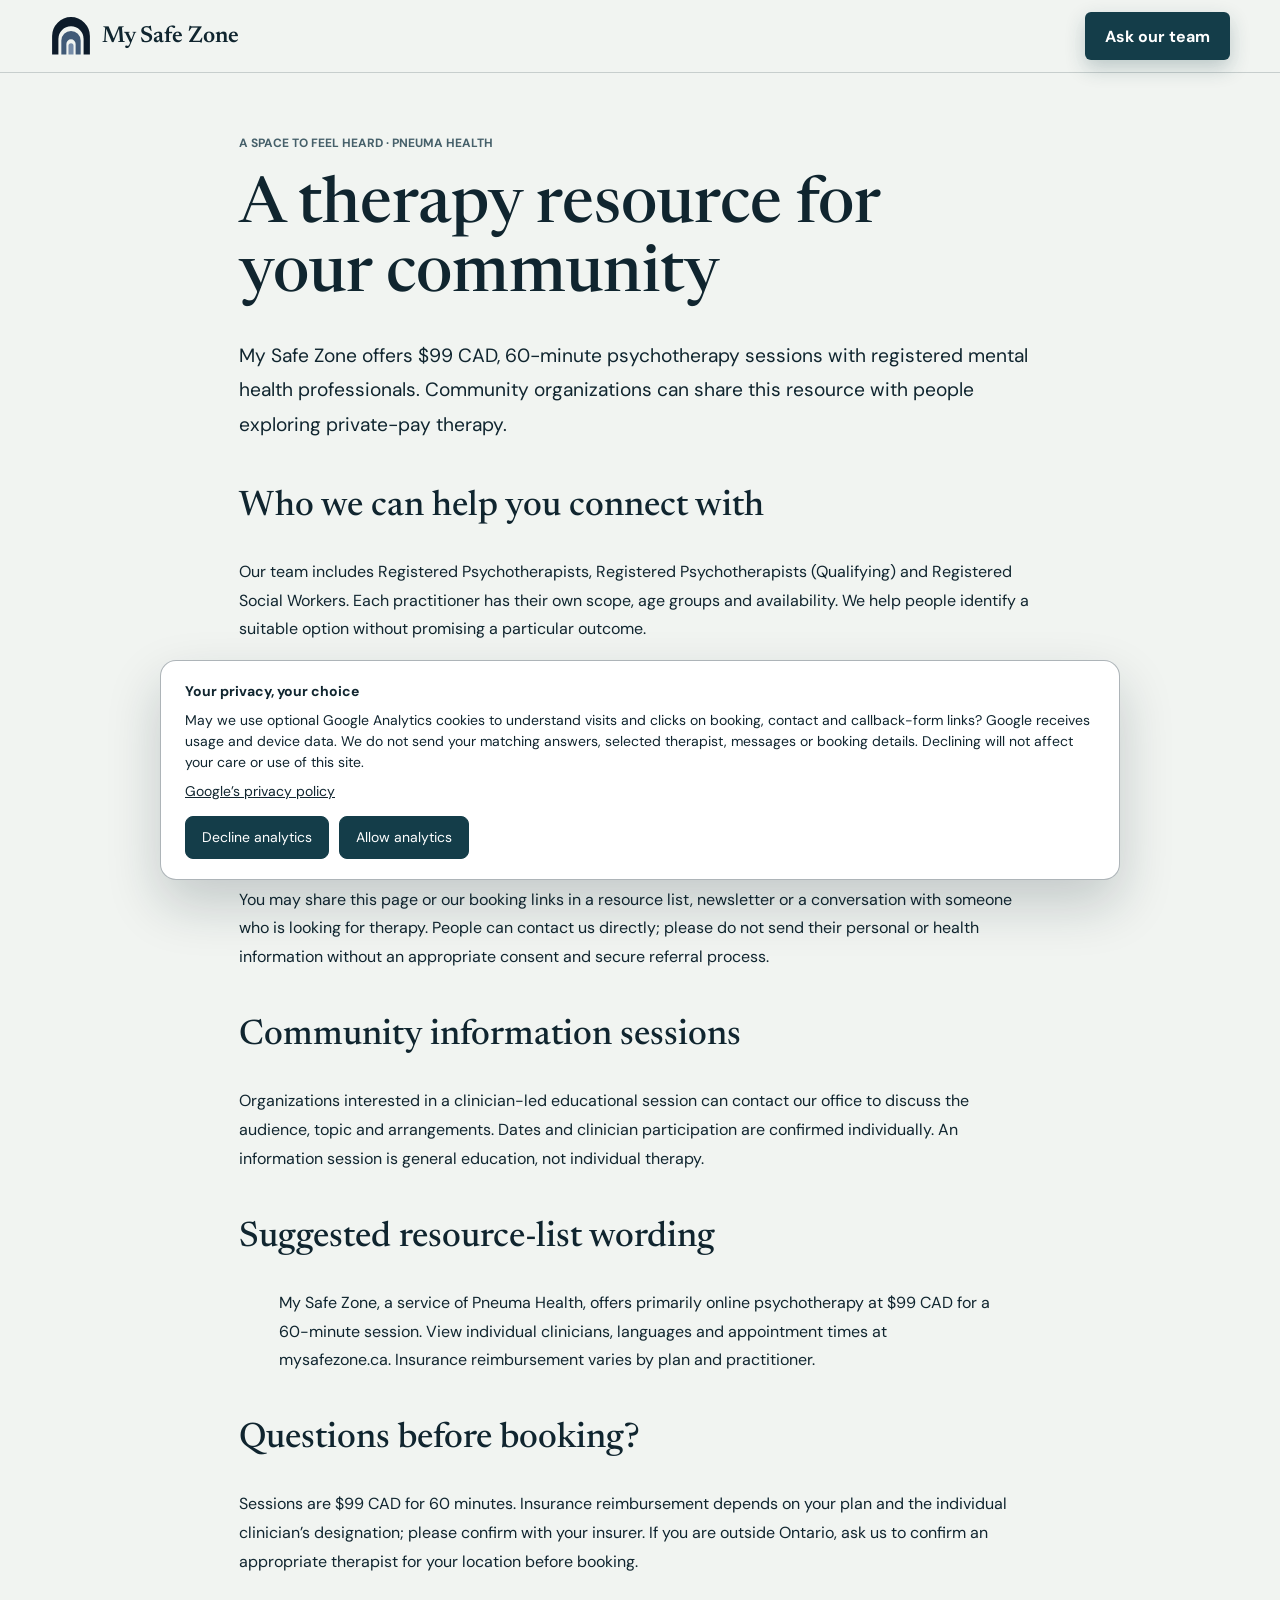
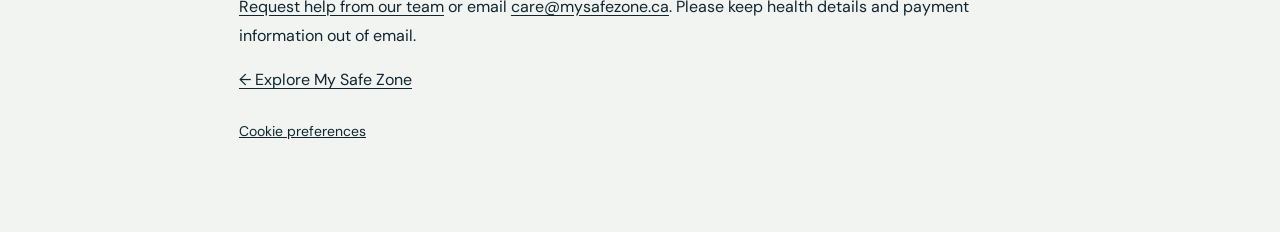
==== commit a528415a: "Use My Safe Zone care email for client contact" ====
--- a/community/index.html
+++ b/community/index.html
@@ -1 +1 @@
-<!doctype html><html lang="en-CA"><head><meta charset="utf-8"><meta name="viewport" content="width=device-width,initial-scale=1"><title>A therapy resource for your community | My Safe Zone</title><meta name="description" content="My Safe Zone offers $99 CAD, 60-minute psychotherapy sessions with registered mental health professionals. Community organizations can share this resource with people exploring private-pay therapy."><link rel="canonical" href="https://mysafezone.ca/community/"><link rel="stylesheet" href="/styles.css?v=20261122-therapists"><link rel="icon" href="/assets/mysafezone-safety-mark.svg"><link href="https://fonts.googleapis.com/css2?family=DM+Sans:wght@400;500;600;700&amp;family=Newsreader:wght@500;600&amp;display=swap" rel="stylesheet"></head><body><header class="site-header guide-header"><a class="brand" href="/"><img class="brand-mark" src="/assets/mysafezone-safety-mark.svg" alt="" width="64" height="64"><span class="brand-name">My Safe Zone</span></a><nav><a class="header-cta" href="https://docs.google.com/forms/d/e/1FAIpQLScZybuNpO0uS9r0S9Tds227BgayAe8z0cIVu_FjhuOwMrChSQ/viewform">Ask our team</a></nav></header><main class="reader-guide"><p class="eyebrow">A space to feel heard · Pneuma Health</p><h1>A therapy resource for your community</h1><p class="guide-lead">My Safe Zone offers $99 CAD, 60-minute psychotherapy sessions with registered mental health professionals. Community organizations can share this resource with people exploring private-pay therapy.</p><h2>Who we can help you connect with</h2><p>Our team includes Registered Psychotherapists, Registered Psychotherapists (Qualifying) and Registered Social Workers. Each practitioner has their own scope, age groups and availability. We help people identify a suitable option without promising a particular outcome.</p><ul><li><a href="/therapy/arabic/">Arabic and English: Sana Choghri</a>, children, teens and adults.</li><li><a href="/therapy/hindi-punjabi/">Hindi, Punjabi and English: Keerat Aujla</a>, adults.</li><li><a href="/#meet-therapists">Explore other team members and their profiles.</a></li></ul><h2>Sharing the service</h2><p>You may share this page or our booking links in a resource list, newsletter or a conversation with someone who is looking for therapy. People can contact us directly; please do not send their personal or health information without an appropriate consent and secure referral process.</p><h2>Community information sessions</h2><p>Organizations interested in a clinician-led educational session can contact our office to discuss the audience, topic and arrangements. Dates and clinician participation are confirmed individually. An information session is general education, not individual therapy.</p><h2>Suggested resource-list wording</h2><blockquote>My Safe Zone, a service of Pneuma Health, offers primarily online psychotherapy at $99 CAD for a 60-minute session. View individual clinicians, languages and appointment times at mysafezone.ca. Insurance reimbursement varies by plan and practitioner.</blockquote><h2>Questions before booking?</h2><p>Sessions are $99 CAD for 60 minutes. Insurance reimbursement depends on your plan and the individual clinician’s designation; please confirm with your insurer. If you are outside Ontario, ask us to confirm an appropriate therapist for your location before booking.</p><p><a href="https://docs.google.com/forms/d/e/1FAIpQLScZybuNpO0uS9r0S9Tds227BgayAe8z0cIVu_FjhuOwMrChSQ/viewform">Request help from our team</a> or email <a href="mailto:info@pneumahealth.ca">info@pneumahealth.ca</a>. Please keep health details and payment information out of email.</p><p><a href="/">← Explore My Safe Zone</a></p></main><script src="/analytics.js?v=20261125-public-pages" defer></script></body></html>+<!doctype html><html lang="en-CA"><head><meta charset="utf-8"><meta name="viewport" content="width=device-width,initial-scale=1"><title>A therapy resource for your community | My Safe Zone</title><meta name="description" content="My Safe Zone offers $99 CAD, 60-minute psychotherapy sessions with registered mental health professionals. Community organizations can share this resource with people exploring private-pay therapy."><link rel="canonical" href="https://mysafezone.ca/community/"><link rel="stylesheet" href="/styles.css?v=20261122-therapists"><link rel="icon" href="/assets/mysafezone-safety-mark.svg"><link href="https://fonts.googleapis.com/css2?family=DM+Sans:wght@400;500;600;700&amp;family=Newsreader:wght@500;600&amp;display=swap" rel="stylesheet"></head><body><header class="site-header guide-header"><a class="brand" href="/"><img class="brand-mark" src="/assets/mysafezone-safety-mark.svg" alt="" width="64" height="64"><span class="brand-name">My Safe Zone</span></a><nav><a class="header-cta" href="https://docs.google.com/forms/d/e/1FAIpQLScZybuNpO0uS9r0S9Tds227BgayAe8z0cIVu_FjhuOwMrChSQ/viewform">Ask our team</a></nav></header><main class="reader-guide"><p class="eyebrow">A space to feel heard · Pneuma Health</p><h1>A therapy resource for your community</h1><p class="guide-lead">My Safe Zone offers $99 CAD, 60-minute psychotherapy sessions with registered mental health professionals. Community organizations can share this resource with people exploring private-pay therapy.</p><h2>Who we can help you connect with</h2><p>Our team includes Registered Psychotherapists, Registered Psychotherapists (Qualifying) and Registered Social Workers. Each practitioner has their own scope, age groups and availability. We help people identify a suitable option without promising a particular outcome.</p><ul><li><a href="/therapy/arabic/">Arabic and English: Sana Choghri</a>, children, teens and adults.</li><li><a href="/therapy/hindi-punjabi/">Hindi, Punjabi and English: Keerat Aujla</a>, adults.</li><li><a href="/#meet-therapists">Explore other team members and their profiles.</a></li></ul><h2>Sharing the service</h2><p>You may share this page or our booking links in a resource list, newsletter or a conversation with someone who is looking for therapy. People can contact us directly; please do not send their personal or health information without an appropriate consent and secure referral process.</p><h2>Community information sessions</h2><p>Organizations interested in a clinician-led educational session can contact our office to discuss the audience, topic and arrangements. Dates and clinician participation are confirmed individually. An information session is general education, not individual therapy.</p><h2>Suggested resource-list wording</h2><blockquote>My Safe Zone, a service of Pneuma Health, offers primarily online psychotherapy at $99 CAD for a 60-minute session. View individual clinicians, languages and appointment times at mysafezone.ca. Insurance reimbursement varies by plan and practitioner.</blockquote><h2>Questions before booking?</h2><p>Sessions are $99 CAD for 60 minutes. Insurance reimbursement depends on your plan and the individual clinician’s designation; please confirm with your insurer. If you are outside Ontario, ask us to confirm an appropriate therapist for your location before booking.</p><p><a href="https://docs.google.com/forms/d/e/1FAIpQLScZybuNpO0uS9r0S9Tds227BgayAe8z0cIVu_FjhuOwMrChSQ/viewform">Request help from our team</a> or email <a href="mailto:care@mysafezone.ca?subject=My%20Safe%20Zone%20enquiry">care@mysafezone.ca</a>. Please keep health details and payment information out of email.</p><p><a href="/">← Explore My Safe Zone</a></p></main><script src="/analytics.js?v=20261127-care-email" defer></script></body></html>
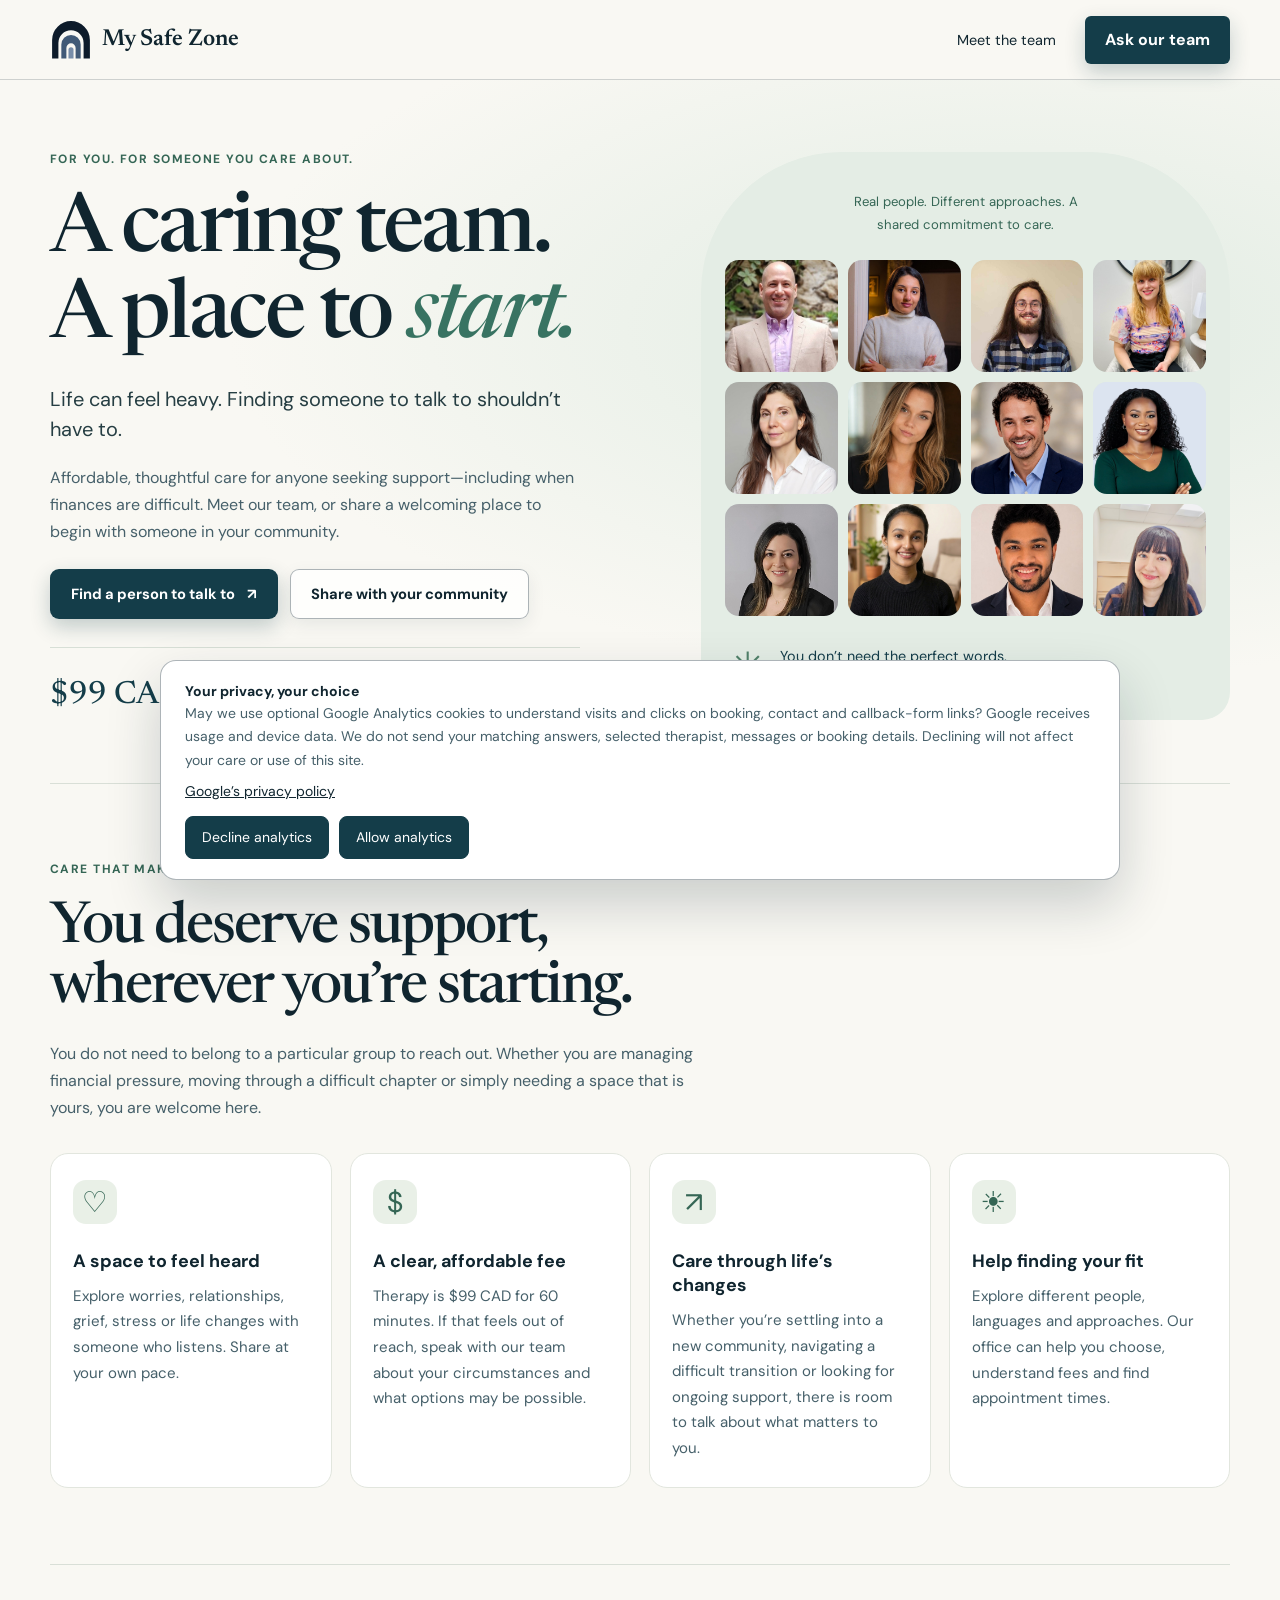
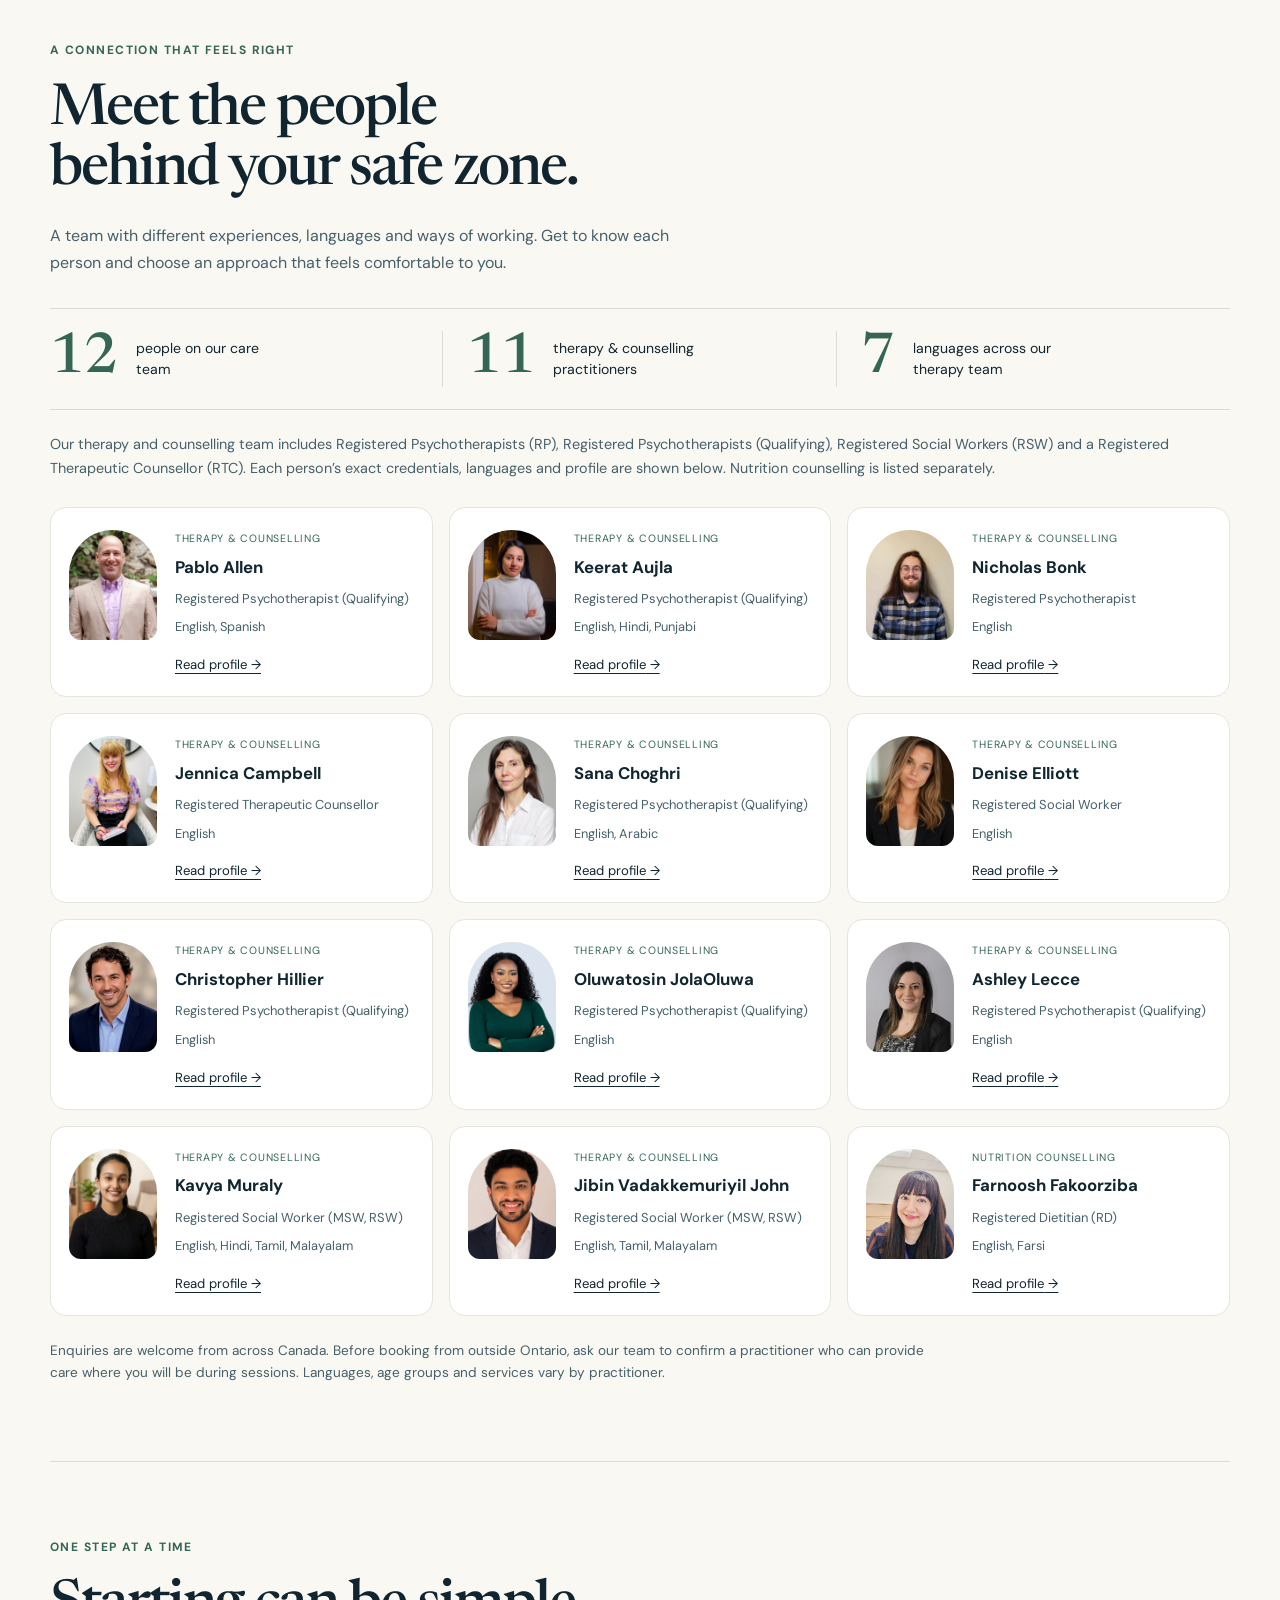
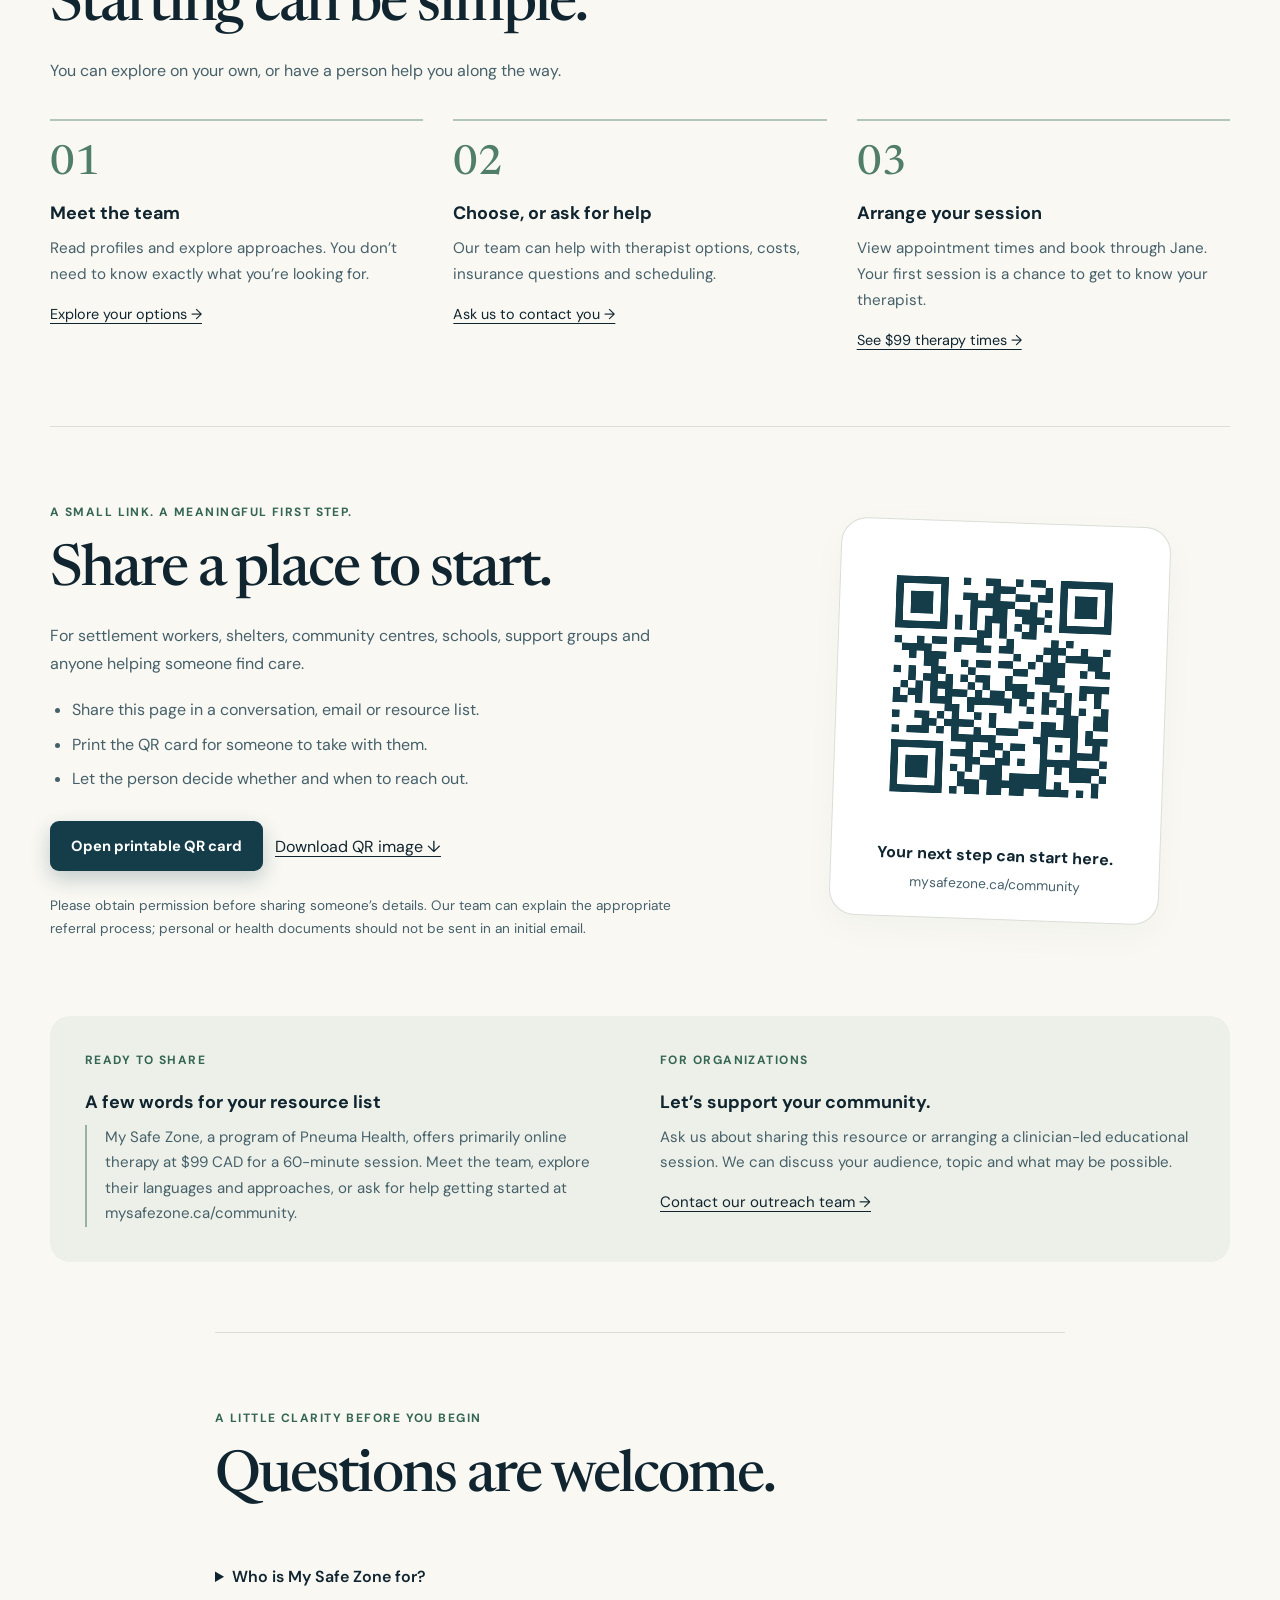
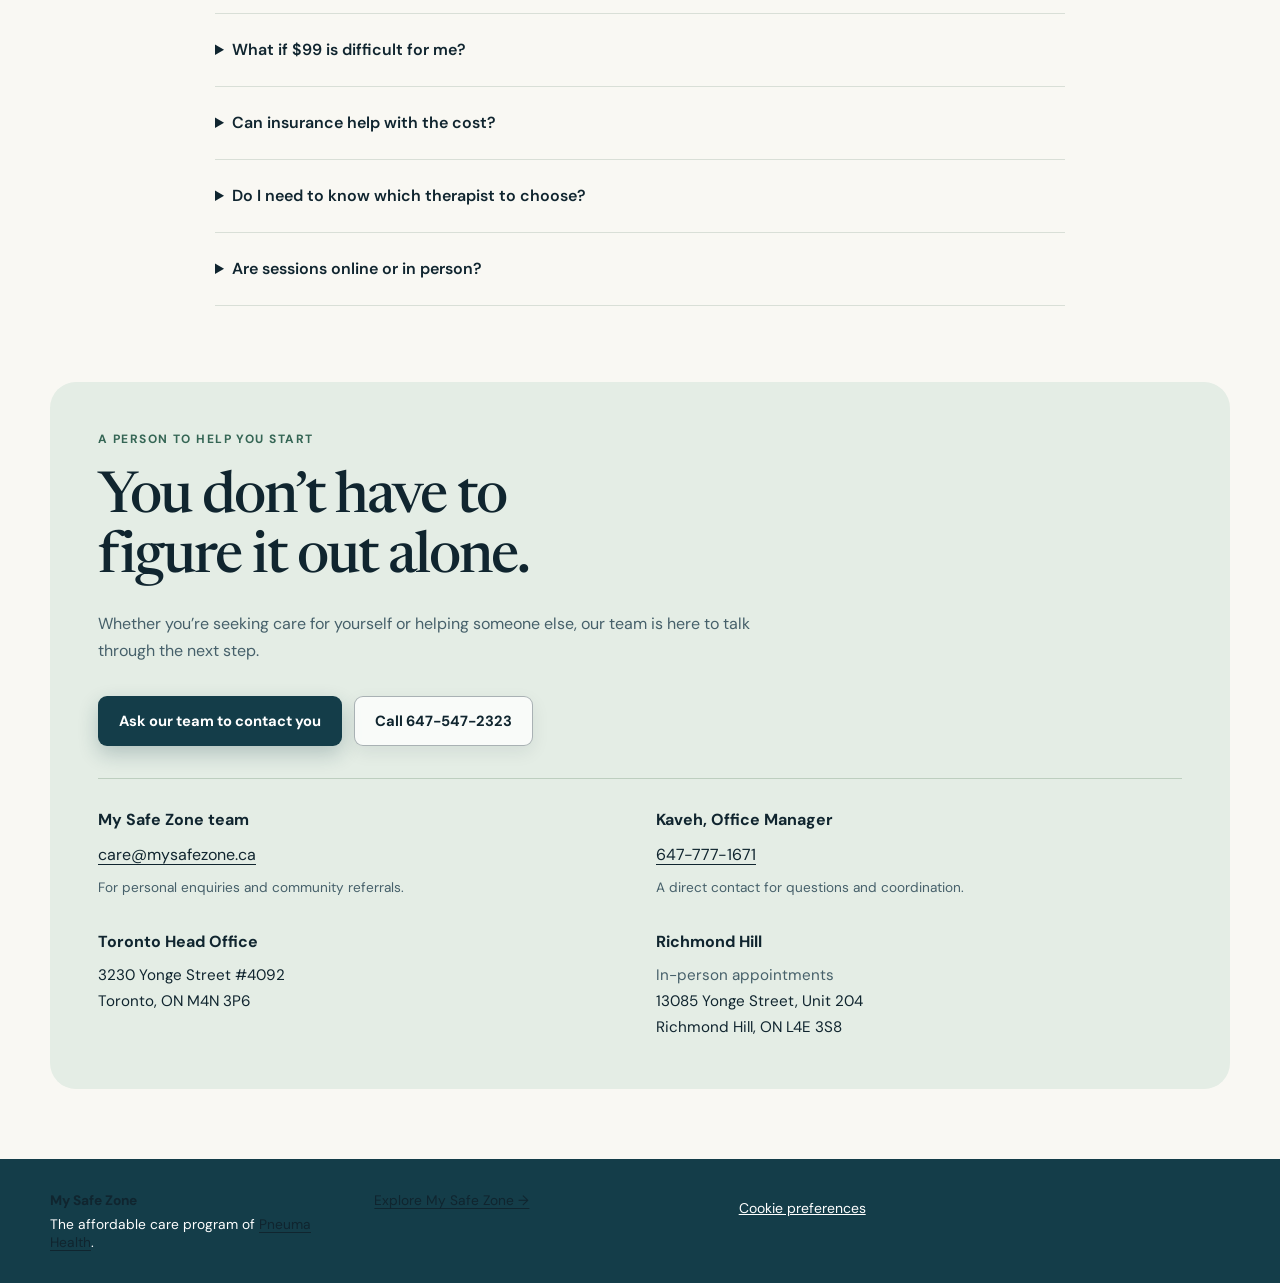
==== commit 2b5a81ae: "Build welcoming community landing page with the full care team and QR card" ====
--- a/community/index.html
+++ b/community/index.html
@@ -1 +1,46 @@
-<!doctype html><html lang="en-CA"><head><meta charset="utf-8"><meta name="viewport" content="width=device-width,initial-scale=1"><title>A therapy resource for your community | My Safe Zone</title><meta name="description" content="My Safe Zone offers $99 CAD, 60-minute psychotherapy sessions with registered mental health professionals. Community organizations can share this resource with people exploring private-pay therapy."><link rel="canonical" href="https://mysafezone.ca/community/"><link rel="stylesheet" href="/styles.css?v=20261122-therapists"><link rel="icon" href="/assets/mysafezone-safety-mark.svg"><link href="https://fonts.googleapis.com/css2?family=DM+Sans:wght@400;500;600;700&amp;family=Newsreader:wght@500;600&amp;display=swap" rel="stylesheet"></head><body><header class="site-header guide-header"><a class="brand" href="/"><img class="brand-mark" src="/assets/mysafezone-safety-mark.svg" alt="" width="64" height="64"><span class="brand-name">My Safe Zone</span></a><nav><a class="header-cta" href="https://docs.google.com/forms/d/e/1FAIpQLScZybuNpO0uS9r0S9Tds227BgayAe8z0cIVu_FjhuOwMrChSQ/viewform">Ask our team</a></nav></header><main class="reader-guide"><p class="eyebrow">A space to feel heard · Pneuma Health</p><h1>A therapy resource for your community</h1><p class="guide-lead">My Safe Zone offers $99 CAD, 60-minute psychotherapy sessions with registered mental health professionals. Community organizations can share this resource with people exploring private-pay therapy.</p><h2>Who we can help you connect with</h2><p>Our team includes Registered Psychotherapists, Registered Psychotherapists (Qualifying) and Registered Social Workers. Each practitioner has their own scope, age groups and availability. We help people identify a suitable option without promising a particular outcome.</p><ul><li><a href="/therapy/arabic/">Arabic and English: Sana Choghri</a>, children, teens and adults.</li><li><a href="/therapy/hindi-punjabi/">Hindi, Punjabi and English: Keerat Aujla</a>, adults.</li><li><a href="/#meet-therapists">Explore other team members and their profiles.</a></li></ul><h2>Sharing the service</h2><p>You may share this page or our booking links in a resource list, newsletter or a conversation with someone who is looking for therapy. People can contact us directly; please do not send their personal or health information without an appropriate consent and secure referral process.</p><h2>Community information sessions</h2><p>Organizations interested in a clinician-led educational session can contact our office to discuss the audience, topic and arrangements. Dates and clinician participation are confirmed individually. An information session is general education, not individual therapy.</p><h2>Suggested resource-list wording</h2><blockquote>My Safe Zone, a service of Pneuma Health, offers primarily online psychotherapy at $99 CAD for a 60-minute session. View individual clinicians, languages and appointment times at mysafezone.ca. Insurance reimbursement varies by plan and practitioner.</blockquote><h2>Questions before booking?</h2><p>Sessions are $99 CAD for 60 minutes. Insurance reimbursement depends on your plan and the individual clinician’s designation; please confirm with your insurer. If you are outside Ontario, ask us to confirm an appropriate therapist for your location before booking.</p><p><a href="https://docs.google.com/forms/d/e/1FAIpQLScZybuNpO0uS9r0S9Tds227BgayAe8z0cIVu_FjhuOwMrChSQ/viewform">Request help from our team</a> or email <a href="mailto:care@mysafezone.ca?subject=My%20Safe%20Zone%20enquiry">care@mysafezone.ca</a>. Please keep health details and payment information out of email.</p><p><a href="/">← Explore My Safe Zone</a></p></main><script src="/analytics.js?v=20261127-care-email" defer></script></body></html>+<!doctype html>
+<html lang="en-CA"><head><meta charset="utf-8"><meta name="viewport" content="width=device-width,initial-scale=1">
+<title>Affordable therapy for your community | My Safe Zone</title>
+<meta name="description" content="Help someone find their space to feel heard. Meet the My Safe Zone team, explore $99 CAD therapy sessions, and share a simple way to get started.">
+<link rel="canonical" href="https://mysafezone.ca/community/"><meta property="og:title" content="A caring team. A place to start. | My Safe Zone"><meta property="og:description" content="Affordable therapy, real people to help, and a resource to share with your community."><meta property="og:url" content="https://mysafezone.ca/community/"><meta property="og:type" content="website">
+<link rel="stylesheet" href="/styles.css?v=20261122-full-team"><link rel="stylesheet" href="/community/community.css?v=20261127"><link rel="icon" href="/assets/mysafezone-safety-mark.svg"><link href="https://fonts.googleapis.com/css2?family=DM+Sans:wght@400;500;600;700&amp;family=Newsreader:wght@500;600&amp;display=swap" rel="stylesheet"></head><body class="community-page"><a class="community-skip" href="#main">Skip to content</a>
+<header class="site-header community-header"><a class="brand" href="/"><img class="brand-mark" src="/assets/mysafezone-safety-mark.svg" alt="" width="42" height="42"><span class="brand-name">My Safe Zone</span></a><nav aria-label="Primary"><a class="community-nav-team" href="#our-team">Meet the team</a><a class="header-cta" href="#contact">Ask our team</a></nav></header>
+<main id="main">
+<section class="community-hero"><div class="community-container hero-layout"><div class="hero-copy"><p class="eyebrow">For you. For someone you care about.</p><h1>A caring team.<br>A place to <em>start.</em></h1><p class="community-lead">Life can feel heavy. Finding someone to talk to shouldn’t have to.</p><p>Affordable, thoughtful care for anyone seeking support—including when finances are difficult. Meet our team, or share a welcoming place to begin with someone in your community.</p><div class="community-actions"><a class="button button-primary" href="#our-team">Find a person to talk to <span aria-hidden="true">↗</span></a><a class="button button-secondary" href="#share">Share with your community</a></div><p class="hero-fee"><strong>$99 CAD</strong> <span>per 60-minute therapy session</span></p></div><div class="hero-people"><p class="people-caption">Real people. Different approaches. A shared commitment to care.</p><div class="portrait-mosaic"><!-- COMMUNITY PORTRAITS START -->
+<a href="/team/#therapist-12" aria-label="Meet Pablo Allen"><img src="/assets/team-12.png" width="140" height="160" alt="Pablo Allen"></a><a href="/team/#therapist-9" aria-label="Meet Keerat Aujla"><img src="/assets/team-9.jpg" width="140" height="160" alt="Keerat Aujla"></a><a href="/team/#therapist-18" aria-label="Meet Nicholas Bonk"><img src="/assets/team-18.jpg" width="140" height="160" alt="Nicholas Bonk"></a><a href="/team/#therapist-8" aria-label="Meet Jennica Campbell"><img src="/assets/team-8.jpg" width="140" height="160" alt="Jennica Campbell"></a><a href="/team/#therapist-16" aria-label="Meet Sana Choghri"><img src="/assets/team-16.jpg" width="140" height="160" alt="Sana Choghri"></a><a href="/team/#therapist-10" aria-label="Meet Denise Elliott"><img src="/assets/team-10.jpg" width="140" height="160" alt="Denise Elliott"></a><a href="/team/#therapist-11" aria-label="Meet Christopher Hillier"><img src="/assets/team-11.jpg" width="140" height="160" alt="Christopher Hillier"></a><a href="/team/#therapist-15" aria-label="Meet Oluwatosin JolaOluwa"><img src="/assets/team-15.png" width="140" height="160" alt="Oluwatosin JolaOluwa"></a><a href="/team/#therapist-20" aria-label="Meet Ashley Lecce"><img src="/assets/team-20.jpg" width="140" height="160" alt="Ashley Lecce"></a><a href="/team/#therapist-14" aria-label="Meet Kavya Muraly"><img src="/assets/team-14.jpg" width="140" height="160" alt="Kavya Muraly"></a><a href="/team/#therapist-19" aria-label="Meet Jibin Vadakkemuriyil John"><img src="/assets/team-19.jpg" width="140" height="160" alt="Jibin Vadakkemuriyil John"></a><a href="/team/#therapist-farnoosh-fakoorziba" aria-label="Meet Farnoosh Fakoorziba"><img src="/assets/farnoosh-fakoorziba.jpg" width="140" height="160" alt="Farnoosh Fakoorziba"></a>
+<!-- COMMUNITY PORTRAITS END --></div><div class="people-note"><span class="small-spark" aria-hidden="true">✳</span><p>You don’t need the perfect words.<br>We can help you take the first step.</p></div></div></div></section>
+<div class="community-container">
+<section class="community-section" aria-labelledby="support-title"><div class="section-heading"><p class="eyebrow">Care that makes room for you</p><h2 id="support-title">You deserve support,<br>wherever you’re starting.</h2><p>You do not need to belong to a particular group to reach out. Whether you are managing financial pressure, moving through a difficult chapter or simply needing a space that is yours, you are welcome here.</p></div><div class="support-grid">
+<article class="support-card"><span class="card-symbol" aria-hidden="true">♡</span><h3>A space to feel heard</h3><p>Explore worries, relationships, grief, stress or life changes with someone who listens. Share at your own pace.</p></article>
+<article class="support-card"><span class="card-symbol" aria-hidden="true">$</span><h3>A clear, affordable fee</h3><p>Therapy is $99 CAD for 60 minutes. If that feels out of reach, speak with our team about your circumstances and what options may be possible.</p></article>
+<article class="support-card"><span class="card-symbol" aria-hidden="true">↗</span><h3>Care through life’s changes</h3><p>Whether you’re settling into a new community, navigating a difficult transition or looking for ongoing support, there is room to talk about what matters to you.</p></article>
+<article class="support-card"><span class="card-symbol" aria-hidden="true">☀</span><h3>Help finding your fit</h3><p>Explore different people, languages and approaches. Our office can help you choose, understand fees and find appointment times.</p></article>
+</div></section>
+<section id="our-team" class="community-section" aria-labelledby="team-title"><div class="section-heading"><p class="eyebrow">A connection that feels right</p><h2 id="team-title">Meet the people<br>behind your safe zone.</h2><p>A team with different experiences, languages and ways of working. Get to know each person and choose an approach that feels comfortable to you.</p></div><div class="team-summary"><!-- COMMUNITY COUNTS START -->
+<div><strong>12</strong><span>people on our care team</span></div><div><strong>11</strong><span>therapy &amp; counselling practitioners</span></div><div><strong>7</strong><span>languages across our therapy team</span></div>
+<!-- COMMUNITY COUNTS END --></div><p class="team-context">Our therapy and counselling team includes Registered Psychotherapists (RP), Registered Psychotherapists (Qualifying), Registered Social Workers (RSW) and a Registered Therapeutic Counsellor (RTC). Each person’s exact credentials, languages and profile are shown below. Nutrition counselling is listed separately.</p><div class="community-team-grid"><!-- COMMUNITY TEAM START -->
+<article class="community-person"><a class="person-portrait" href="/team/#therapist-12" aria-label="Read Pablo Allen's profile"><img src="/assets/team-12.png" width="400" height="520" loading="lazy" alt="Pablo Allen"></a><div><p class="person-service">Therapy &amp; counselling</p><h3><a href="/team/#therapist-12">Pablo Allen</a></h3><p class="person-credential">Registered Psychotherapist (Qualifying)</p><p class="person-languages">English, Spanish</p><a class="text-link" href="/team/#therapist-12">Read profile<span class="sr-only"> for Pablo Allen</span> →</a></div></article>
+<article class="community-person"><a class="person-portrait" href="/team/#therapist-9" aria-label="Read Keerat Aujla's profile"><img src="/assets/team-9.jpg" width="400" height="520" loading="lazy" alt="Keerat Aujla"></a><div><p class="person-service">Therapy &amp; counselling</p><h3><a href="/team/#therapist-9">Keerat Aujla</a></h3><p class="person-credential">Registered Psychotherapist (Qualifying)</p><p class="person-languages">English, Hindi, Punjabi</p><a class="text-link" href="/team/#therapist-9">Read profile<span class="sr-only"> for Keerat Aujla</span> →</a></div></article>
+<article class="community-person"><a class="person-portrait" href="/team/#therapist-18" aria-label="Read Nicholas Bonk's profile"><img src="/assets/team-18.jpg" width="400" height="520" loading="lazy" alt="Nicholas Bonk"></a><div><p class="person-service">Therapy &amp; counselling</p><h3><a href="/team/#therapist-18">Nicholas Bonk</a></h3><p class="person-credential">Registered Psychotherapist</p><p class="person-languages">English</p><a class="text-link" href="/team/#therapist-18">Read profile<span class="sr-only"> for Nicholas Bonk</span> →</a></div></article>
+<article class="community-person"><a class="person-portrait" href="/team/#therapist-8" aria-label="Read Jennica Campbell's profile"><img src="/assets/team-8.jpg" width="400" height="520" loading="lazy" alt="Jennica Campbell"></a><div><p class="person-service">Therapy &amp; counselling</p><h3><a href="/team/#therapist-8">Jennica Campbell</a></h3><p class="person-credential">Registered Therapeutic Counsellor</p><p class="person-languages">English</p><a class="text-link" href="/team/#therapist-8">Read profile<span class="sr-only"> for Jennica Campbell</span> →</a></div></article>
+<article class="community-person"><a class="person-portrait" href="/team/#therapist-16" aria-label="Read Sana Choghri's profile"><img src="/assets/team-16.jpg" width="400" height="520" loading="lazy" alt="Sana Choghri"></a><div><p class="person-service">Therapy &amp; counselling</p><h3><a href="/team/#therapist-16">Sana Choghri</a></h3><p class="person-credential">Registered Psychotherapist (Qualifying)</p><p class="person-languages">English, Arabic</p><a class="text-link" href="/team/#therapist-16">Read profile<span class="sr-only"> for Sana Choghri</span> →</a></div></article>
+<article class="community-person"><a class="person-portrait" href="/team/#therapist-10" aria-label="Read Denise Elliott's profile"><img src="/assets/team-10.jpg" width="400" height="520" loading="lazy" alt="Denise Elliott"></a><div><p class="person-service">Therapy &amp; counselling</p><h3><a href="/team/#therapist-10">Denise Elliott</a></h3><p class="person-credential">Registered Social Worker</p><p class="person-languages">English</p><a class="text-link" href="/team/#therapist-10">Read profile<span class="sr-only"> for Denise Elliott</span> →</a></div></article>
+<article class="community-person"><a class="person-portrait" href="/team/#therapist-11" aria-label="Read Christopher Hillier's profile"><img src="/assets/team-11.jpg" width="400" height="520" loading="lazy" alt="Christopher Hillier"></a><div><p class="person-service">Therapy &amp; counselling</p><h3><a href="/team/#therapist-11">Christopher Hillier</a></h3><p class="person-credential">Registered Psychotherapist (Qualifying)</p><p class="person-languages">English</p><a class="text-link" href="/team/#therapist-11">Read profile<span class="sr-only"> for Christopher Hillier</span> →</a></div></article>
+<article class="community-person"><a class="person-portrait" href="/team/#therapist-15" aria-label="Read Oluwatosin JolaOluwa's profile"><img src="/assets/team-15.png" width="400" height="520" loading="lazy" alt="Oluwatosin JolaOluwa"></a><div><p class="person-service">Therapy &amp; counselling</p><h3><a href="/team/#therapist-15">Oluwatosin JolaOluwa</a></h3><p class="person-credential">Registered Psychotherapist (Qualifying)</p><p class="person-languages">English</p><a class="text-link" href="/team/#therapist-15">Read profile<span class="sr-only"> for Oluwatosin JolaOluwa</span> →</a></div></article>
+<article class="community-person"><a class="person-portrait" href="/team/#therapist-20" aria-label="Read Ashley Lecce's profile"><img src="/assets/team-20.jpg" width="400" height="520" loading="lazy" alt="Ashley Lecce"></a><div><p class="person-service">Therapy &amp; counselling</p><h3><a href="/team/#therapist-20">Ashley Lecce</a></h3><p class="person-credential">Registered Psychotherapist (Qualifying)</p><p class="person-languages">English</p><a class="text-link" href="/team/#therapist-20">Read profile<span class="sr-only"> for Ashley Lecce</span> →</a></div></article>
+<article class="community-person"><a class="person-portrait" href="/team/#therapist-14" aria-label="Read Kavya Muraly's profile"><img src="/assets/team-14.jpg" width="400" height="520" loading="lazy" alt="Kavya Muraly"></a><div><p class="person-service">Therapy &amp; counselling</p><h3><a href="/team/#therapist-14">Kavya Muraly</a></h3><p class="person-credential">Registered Social Worker (MSW, RSW)</p><p class="person-languages">English, Hindi, Tamil, Malayalam</p><a class="text-link" href="/team/#therapist-14">Read profile<span class="sr-only"> for Kavya Muraly</span> →</a></div></article>
+<article class="community-person"><a class="person-portrait" href="/team/#therapist-19" aria-label="Read Jibin Vadakkemuriyil John's profile"><img src="/assets/team-19.jpg" width="400" height="520" loading="lazy" alt="Jibin Vadakkemuriyil John"></a><div><p class="person-service">Therapy &amp; counselling</p><h3><a href="/team/#therapist-19">Jibin Vadakkemuriyil John</a></h3><p class="person-credential">Registered Social Worker (MSW, RSW)</p><p class="person-languages">English, Tamil, Malayalam</p><a class="text-link" href="/team/#therapist-19">Read profile<span class="sr-only"> for Jibin Vadakkemuriyil John</span> →</a></div></article>
+<article class="community-person"><a class="person-portrait" href="/team/#therapist-farnoosh-fakoorziba" aria-label="Read Farnoosh Fakoorziba's profile"><img src="/assets/farnoosh-fakoorziba.jpg" width="400" height="520" loading="lazy" alt="Farnoosh Fakoorziba"></a><div><p class="person-service">Nutrition counselling</p><h3><a href="/team/#therapist-farnoosh-fakoorziba">Farnoosh Fakoorziba</a></h3><p class="person-credential">Registered Dietitian (RD)</p><p class="person-languages">English, Farsi</p><a class="text-link" href="/team/#therapist-farnoosh-fakoorziba">Read profile<span class="sr-only"> for Farnoosh Fakoorziba</span> →</a></div></article>
+<!-- COMMUNITY TEAM END --></div><p class="community-note">Enquiries are welcome from across Canada. Before booking from outside Ontario, ask our team to confirm a practitioner who can provide care where you will be during sessions. Languages, age groups and services vary by practitioner.</p></section>
+<section class="community-section start-section" aria-labelledby="start-title"><div class="section-heading"><p class="eyebrow">One step at a time</p><h2 id="start-title">Starting can be simple.</h2><p>You can explore on your own, or have a person help you along the way.</p></div><ol class="start-steps"><li><span aria-hidden="true">01</span><h3>Meet the team</h3><p>Read profiles and explore approaches. You don’t need to know exactly what you’re looking for.</p><a href="#our-team">Explore your options →</a></li><li><span aria-hidden="true">02</span><h3>Choose, or ask for help</h3><p>Our team can help with therapist options, costs, insurance questions and scheduling.</p><a href="https://docs.google.com/forms/d/e/1FAIpQLScZybuNpO0uS9r0S9Tds227BgayAe8z0cIVu_FjhuOwMrChSQ/viewform">Ask us to contact you →</a></li><li><span aria-hidden="true">03</span><h3>Arrange your session</h3><p>View appointment times and book through Jane. Your first session is a chance to get to know your therapist.</p><a href="https://pneumahealth.janeapp.com/locations/my-safe-zone/book#/discipline/1/treatment/20">See $99 therapy times →</a></li></ol></section>
+<section id="share" class="community-section share-section" aria-labelledby="share-title"><div><p class="eyebrow">A small link. A meaningful first step.</p><h2 id="share-title">Share a place to start.</h2><p>For settlement workers, shelters, community centres, schools, support groups and anyone helping someone find care.</p><ul class="care-list"><li>Share this page in a conversation, email or resource list.</li><li>Print the QR card for someone to take with them.</li><li>Let the person decide whether and when to reach out.</li></ul><div class="community-actions"><a class="button button-primary" href="/community/client-card.html">Open printable QR card</a><a class="text-link" href="/community/community-qr.png" download>Download QR image ↓</a></div><p class="community-note">Please obtain permission before sharing someone’s details. Our team can explain the appropriate referral process; personal or health documents should not be sent in an initial email.</p></div><div class="qr-card"><img src="/community/community-qr.png" width="270" height="270" alt="QR code for the My Safe Zone community therapy page"><strong>Your next step can start here.</strong><span>mysafezone.ca/community</span></div></section>
+<section class="resource-section"><div><p class="eyebrow">Ready to share</p><h3>A few words for your resource list</h3><blockquote>My Safe Zone, a program of Pneuma Health, offers primarily online therapy at $99 CAD for a 60-minute session. Meet the team, explore their languages and approaches, or ask for help getting started at mysafezone.ca/community.</blockquote></div><div><p class="eyebrow">For organizations</p><h3>Let’s support your community.</h3><p>Ask us about sharing this resource or arranging a clinician-led educational session. We can discuss your audience, topic and what may be possible.</p><a class="text-link" href="mailto:care@mysafezone.ca?subject=My%20Safe%20Zone%20community%20partnership">Contact our outreach team →</a></div></section>
+<section class="community-section faq-section" aria-labelledby="faq-title"><div class="section-heading"><p class="eyebrow">A little clarity before you begin</p><h2 id="faq-title">Questions are welcome.</h2></div>
+<details><summary>Who is My Safe Zone for?</summary><p>My Safe Zone welcomes anyone exploring affordable private-pay therapy, including people experiencing financial difficulties, newcomers, refugees and long-time community members. Community workers can share this page, and people are welcome to contact us directly. Our team can help identify a practitioner whose services fit their needs and location.</p></details>
+<details><summary>What if $99 is difficult for me?</summary><p>Please speak with our team before deciding care is out of reach. Tell us that cost is a concern, and we can discuss the options available for your situation. The published therapy fee is $99 CAD for 60 minutes; any different arrangement must be agreed with the office before care begins.</p></details>
+<details><summary>Can insurance help with the cost?</summary><p>Your plan may cover psychotherapy or social work, depending on your benefits and the individual practitioner’s designation. Ask your insurer about your chosen practitioner before booking. Receipts are issued under Pneuma Health. Our team can help you find the information needed to check coverage.</p></details>
+<details><summary>Do I need to know which therapist to choose?</summary><p>No. Read profiles if you would like, or use our short <a href="https://docs.google.com/forms/d/e/1FAIpQLScZybuNpO0uS9r0S9Tds227BgayAe8z0cIVu_FjhuOwMrChSQ/viewform">contact request form</a>. It asks for basic contact information and a preferred time to reach you; you do not need to explain your personal story. A contact request does not book a session.</p></details>
+<details><summary>Are sessions online or in person?</summary><p>Sessions are primarily online. You can also ask our team about in-person appointments in Richmond Hill.</p></details>
+</section>
+<section id="contact" class="community-contact" aria-labelledby="contact-title"><div class="section-heading"><p class="eyebrow">A person to help you start</p><h2 id="contact-title">You don’t have to<br>figure it out alone.</h2><p>Whether you’re seeking care for yourself or helping someone else, our team is here to talk through the next step.</p></div><div class="community-actions"><a class="button button-primary" href="https://docs.google.com/forms/d/e/1FAIpQLScZybuNpO0uS9r0S9Tds227BgayAe8z0cIVu_FjhuOwMrChSQ/viewform">Ask our team to contact you</a><a class="button button-secondary" href="tel:+16475472323">Call 647-547-2323</a></div><div class="contact-grid"><div><h3>My Safe Zone team</h3><a href="mailto:care@mysafezone.ca?subject=My%20Safe%20Zone%20community%20enquiry">care@mysafezone.ca</a><p>For personal enquiries and community referrals.</p></div><div><h3>Kaveh, Office Manager</h3><a href="tel:+16477771671">647-777-1671</a><p>A direct contact for questions and coordination.</p></div><address><h3>Toronto Head Office</h3>3230 Yonge Street #4092<br>Toronto, ON M4N 3P6</address><address><h3>Richmond Hill</h3><strong>In-person appointments</strong><br>13085 Yonge Street, Unit 204<br>Richmond Hill, ON L4E 3S8</address></div></section>
+</div></main><footer class="site-footer community-footer"><div class="footer-brand"><strong>My Safe Zone</strong><span>The affordable care program of <a href="https://pneumahealth.ca/">Pneuma Health</a>.</span></div><a href="/">Explore My Safe Zone →</a></footer><script src="/analytics.js?v=20261127-care-email" defer></script></body></html>
--- a/community/community.css
+++ b/community/community.css
@@ -0,0 +1,65 @@
+/* Community referral page only. */
+.community-page{background:#f9f8f3;overflow-x:visible}
+.community-container{width:min(1180px,calc(100% - 48px));margin:auto}
+.community-page h1,.community-page h2,.community-page h3,.community-page p{margin-top:0}
+.community-page h1,.community-page h2{font-family:Newsreader,Georgia,serif;font-weight:500;letter-spacing:-.035em;line-height:1.05}
+.community-page h1{font-size:clamp(3.3rem,6.4vw,5.6rem);margin-bottom:1.4rem}
+.community-page h1 em{color:#387362;font-weight:500}
+.community-page h2{font-size:clamp(2.2rem,4.5vw,3.7rem);margin-bottom:1.25rem}
+.community-page h3{font-size:1.12rem;line-height:1.35;margin-bottom:.65rem}
+.community-page p{line-height:1.7;color:#46606a}
+.community-page .eyebrow{font-family:'DM Sans',sans-serif;color:#356655;letter-spacing:.12em;font-size:.75rem;text-transform:uppercase;font-weight:700;line-height:1.6;margin-bottom:1.25rem}
+.community-page a:focus-visible,.community-page summary:focus-visible{outline:3px solid #285e61;outline-offset:5px}
+.community-page .text-link,.community-page details a,.community-page .contact-grid a{text-decoration:underline;text-underline-offset:4px}
+.community-page section[id]{scroll-margin-top:105px}
+.community-header{background:#f9f8f3f5;min-height:80px}
+.community-header nav{display:flex;align-items:center;gap:1.8rem}
+.community-nav-team{font-size:.9rem}
+.community-skip{position:absolute;left:1rem;top:-100px;z-index:50;background:white;padding:1rem}.community-skip:focus{top:1rem}
+.community-hero{padding:70px 0 60px;background:radial-gradient(ellipse at 80% 35%,#e1ece3,transparent 55%)}
+.hero-layout{display:grid;grid-template-columns:1.1fr 1fr;gap:70px;align-items:center}
+.hero-copy>p:not(.eyebrow){max-width:530px}
+.community-page .community-lead{font-size:1.25rem;color:#263e43;line-height:1.5}
+.community-actions{display:flex;gap:12px;flex-wrap:wrap;align-items:center;margin:24px 0}
+.community-page .button{min-height:48px;border-radius:9px;white-space:normal;text-align:center;padding:14px 20px;font-size:.92rem}
+.community-page .hero-fee{display:flex;gap:12px;align-items:center;margin:28px 0 0;border-top:1px solid #d7dfd6;padding-top:20px;font-size:.85rem}
+.hero-fee strong{font-family:Newsreader,Georgia,serif;font-size:2rem;font-weight:500;color:#143d49;white-space:nowrap}
+.hero-people{padding:24px;background:#e4ede5;border-radius:140px 140px 28px 28px}
+.community-page .people-caption{text-align:center;font-size:.82rem;max-width:250px;margin:15px auto 24px;color:#356655}
+.portrait-mosaic{display:grid;grid-template-columns:repeat(4,minmax(0,1fr));gap:10px}
+.portrait-mosaic img{width:100%;height:112px;object-fit:cover;object-position:50% 20%;border-radius:14px;background:#dce8e4}
+.people-note{display:flex;align-items:center;gap:14px;margin:24px 4px 0}.people-note p{font-size:.9rem;margin:0;color:#143d49}.small-spark{font-size:2.7rem;color:#508169}
+.community-section{padding:76px 0;border-top:1px solid #d9dfd7}
+.section-heading{max-width:660px;margin-bottom:32px}.section-heading>p:last-child{margin-bottom:0}
+.support-grid{display:grid;grid-template-columns:repeat(4,minmax(0,1fr));gap:18px}
+.support-card{padding:26px 22px;border-radius:18px;background:#fff;border:1px solid #e2e6de}
+.card-symbol{display:flex;align-items:center;justify-content:center;width:44px;height:44px;border-radius:13px;background:#e9f0e7;color:#356655;font-size:1.8rem;margin-bottom:25px}
+.support-card p{font-size:.94rem;margin-bottom:0}
+.coverage-bridge{display:flex;gap:24px;align-items:center;justify-content:space-between;background:#eef0e6;padding:22px 26px;border-radius:14px;margin-top:22px}
+.coverage-bridge p{margin:5px 0 0;font-size:.9rem}.coverage-bridge>a{flex-shrink:0;font-size:.9rem;text-decoration:underline;text-underline-offset:4px}
+.team-summary{display:grid;grid-template-columns:repeat(3,minmax(0,1fr));border-top:1px solid #d9dfd7;border-bottom:1px solid #d9dfd7;margin-bottom:22px;padding:22px 0}
+.team-summary>div{display:flex;align-items:center;gap:18px;padding:0 24px;border-right:1px solid #d9dfd7}.team-summary>div:first-child{padding-left:0}.team-summary>div:last-child{border:0}
+.team-summary strong{font:500 3.5rem Newsreader,Georgia,serif;color:#356655}.team-summary span{font-size:.88rem;line-height:1.5;max-width:150px}
+.team-context{font-size:.9rem}
+.community-team-grid{display:grid;grid-template-columns:repeat(3,minmax(0,1fr));gap:16px;margin-top:26px}
+.community-person{display:grid;grid-template-columns:88px minmax(0,1fr);gap:18px;padding:22px 18px;background:white;border:1px solid #e2e6de;border-radius:16px}
+.community-person img{width:88px;height:110px;object-fit:cover;object-position:50% 15%;border-radius:44px 44px 12px 12px;background:#e4ede5}
+.community-person h3{font-size:1.05rem;overflow-wrap:anywhere}
+.community-page .person-service{font-size:.66rem;letter-spacing:.07em;text-transform:uppercase;color:#356655;margin:0 0 8px}
+.community-page .person-credential{font-size:.81rem;line-height:1.5;margin-bottom:8px}.community-page .person-languages{font-size:.8rem;margin-bottom:15px}
+.community-person .text-link{font-size:.82rem}
+.community-page .community-note{font-size:.85rem;line-height:1.65;margin:24px 0 0;max-width:900px}
+.start-steps{display:grid;grid-template-columns:repeat(3,minmax(0,1fr));gap:30px;list-style:none;margin:35px 0 0;padding:0}
+.start-steps>li{border-top:2px solid #b3c5b7;padding-top:22px}.start-steps span{display:block;font:500 2.6rem Newsreader,Georgia,serif;color:#507e68;margin-bottom:16px}.start-steps p{font-size:.95rem}.start-steps a{font-size:.9rem;text-decoration:underline;text-underline-offset:4px}
+.share-section{display:grid;grid-template-columns:1.4fr 1fr;gap:75px;align-items:center}
+.care-list{padding-left:22px;line-height:1.8;color:#46606a}.care-list li{padding:3px 0}
+.qr-card{justify-self:center;max-width:330px;padding:26px;background:#fff;border:1px solid #d9dfd7;border-radius:26px;box-shadow:0 12px 35px #143d4908;text-align:center;transform:rotate(2deg)}
+.qr-card img{width:100%;height:auto;margin-bottom:20px}.qr-card strong{display:block;font-size:1rem}.qr-card span{display:block;font-size:.85rem;margin-top:10px;color:#46606a}
+.resource-section{display:grid;grid-template-columns:1fr 1fr;gap:40px;background:#edf0e8;padding:35px;border-radius:20px;margin-bottom:70px}.resource-section blockquote{margin:0;border-left:2px solid #99b29e;padding-left:18px;color:#46606a;font-size:.94rem;line-height:1.7}.resource-section p,.resource-section .text-link{font-size:.94rem}
+.faq-section{max-width:850px;margin:auto}.faq-section details{border-bottom:1px solid #d9dfd7;padding:4px 0}.faq-section summary{cursor:pointer;padding:20px 0;font-weight:600;line-height:1.5}.faq-section details p{padding-bottom:10px;font-size:.95rem}
+.community-contact{padding:48px;border-radius:26px;background:#e4ede5;margin:0 0 70px}.contact-grid{display:grid;grid-template-columns:repeat(2,minmax(0,1fr));gap:32px;border-top:1px solid #bdcebf;margin-top:32px;padding-top:30px;line-height:1.7}.contact-grid h3{font-size:1rem}.contact-grid p{font-size:.85rem;margin:8px 0 0}.contact-grid address{font-style:normal;font-size:.95rem}.contact-grid address strong{font-weight:400;color:#46606a}
+.community-footer{background:#143d49;color:#fff}.community-footer a{text-decoration:underline;text-underline-offset:3px}
+@media(max-width:1000px){.hero-layout{gap:30px}.support-grid{grid-template-columns:repeat(2,minmax(0,1fr))}.community-team-grid{grid-template-columns:repeat(2,minmax(0,1fr))}.portrait-mosaic img{height:90px}.share-section{gap:35px}}
+@media(max-width:700px){.community-container{width:calc(100% - 32px)}.community-header{padding:12px 16px;gap:12px;min-height:72px}.community-header .brand-name{font-size:1.2rem}.community-header .brand-mark{width:32px;height:32px;flex-basis:32px}.community-nav-team{display:none}.community-header .header-cta{font-size:.8rem;padding:11px 13px}.community-hero{padding:38px 0}.hero-layout{grid-template-columns:1fr;gap:34px}.hero-people{max-width:500px;width:100%;justify-self:center;border-radius:90px 90px 22px 22px;padding:20px}.portrait-mosaic img{height:95px}.community-section{padding:48px 0}.support-grid{gap:12px}.support-card{padding:20px 16px}.coverage-bridge{display:block;padding:22px}.coverage-bridge>a{display:inline-block;margin-top:14px}.team-summary{gap:12px}.team-summary>div{display:block;padding:0 12px}.team-summary strong{display:block;font-size:2.6rem;margin-bottom:5px}.team-summary span{font-size:.75rem}.community-team-grid{grid-template-columns:1fr}.community-person{grid-template-columns:100px minmax(0,1fr);padding:22px}.community-person img{width:100px;height:128px}.start-steps{grid-template-columns:1fr;gap:26px}.start-steps li{padding:22px 0 0 60px;position:relative}.start-steps span{position:absolute;left:0;top:20px;font-size:2.2rem}.share-section{grid-template-columns:1fr;gap:30px}.qr-card{transform:none;max-width:300px}.resource-section{grid-template-columns:1fr;padding:25px;gap:30px;margin-bottom:45px}.community-contact{padding:28px 22px;margin-bottom:40px}.contact-grid{grid-template-columns:1fr;gap:26px}.community-page .button{font-size:.85rem}.community-actions{gap:12px}.community-page .hero-fee{gap:10px}.hero-fee span{font-size:.8rem}}
+@media(max-width:400px){.support-grid{grid-template-columns:1fr}.portrait-mosaic{gap:7px}.portrait-mosaic img{height:82px}.community-person{grid-template-columns:80px minmax(0,1fr);padding:18px;gap:15px}.community-person img{width:80px;height:105px}.community-header .brand-name{font-size:1.05rem}}
+@media(prefers-reduced-motion:reduce){html{scroll-behavior:auto}}
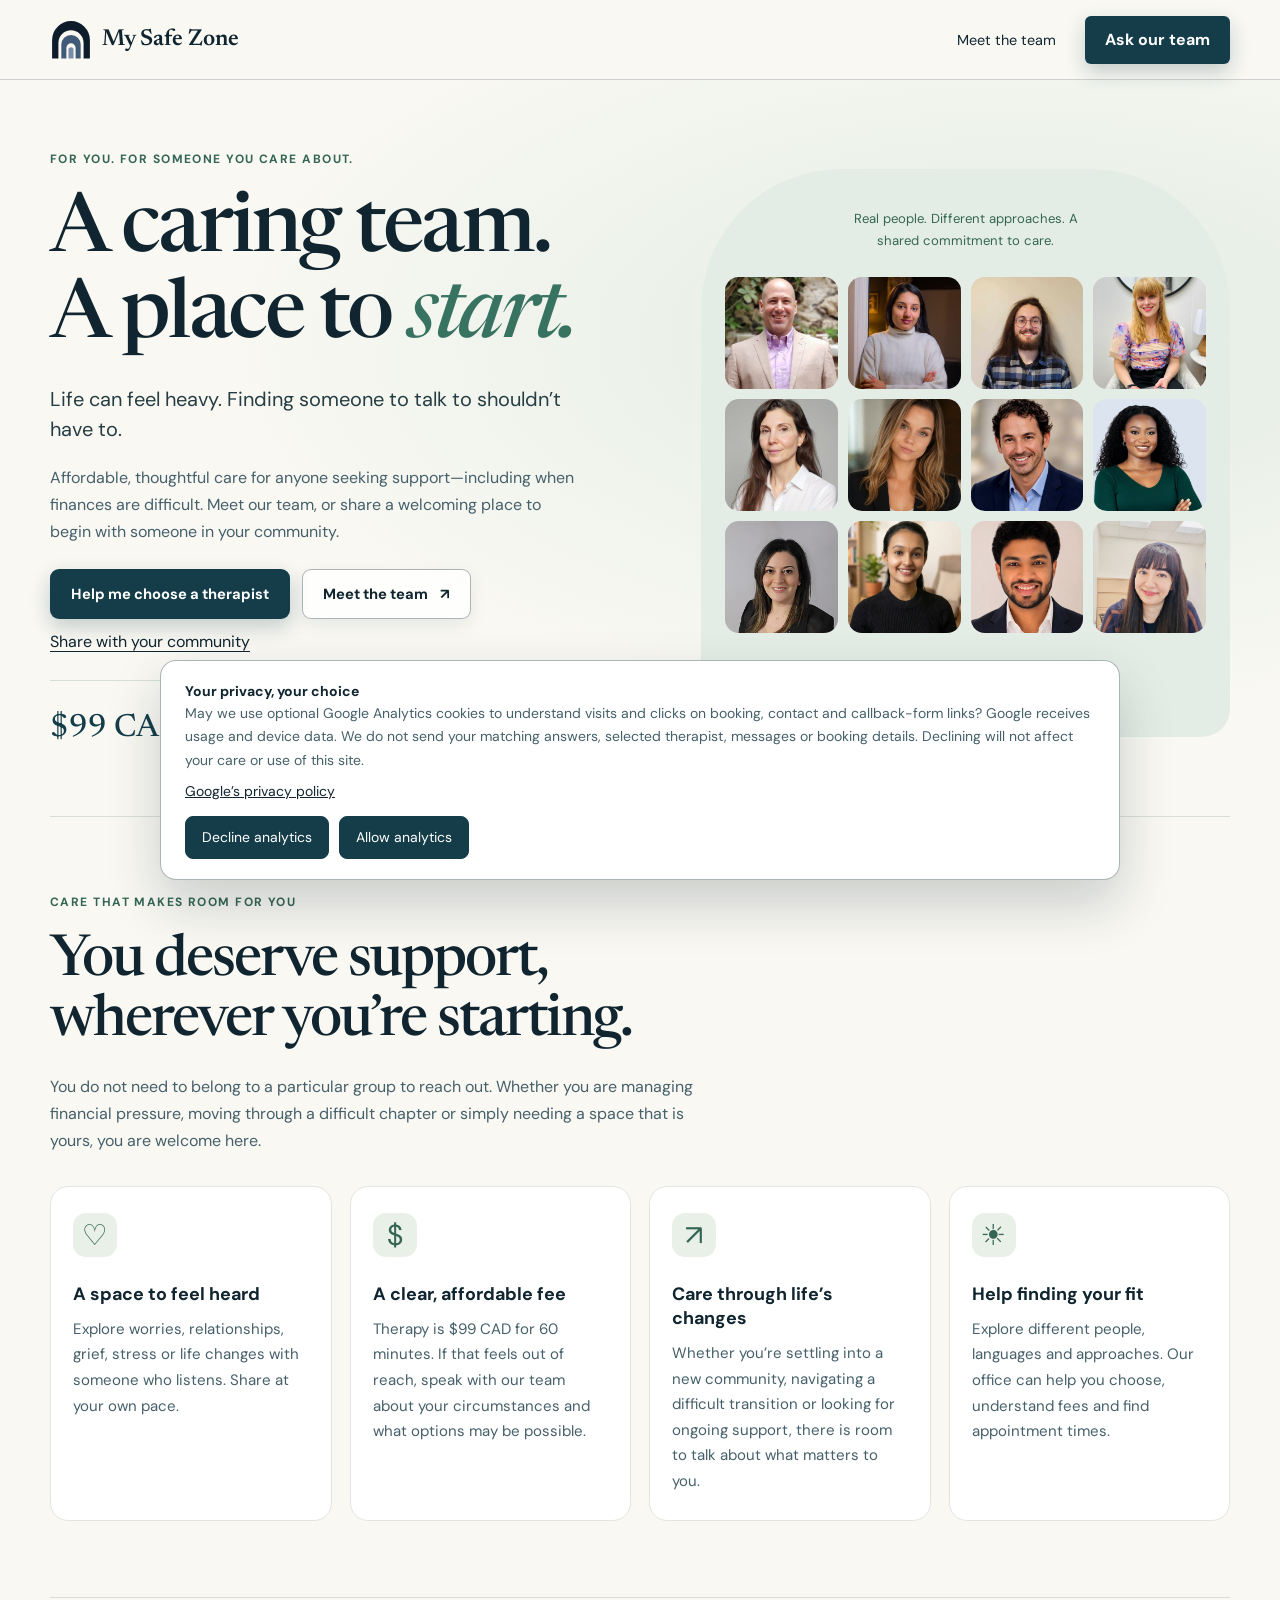
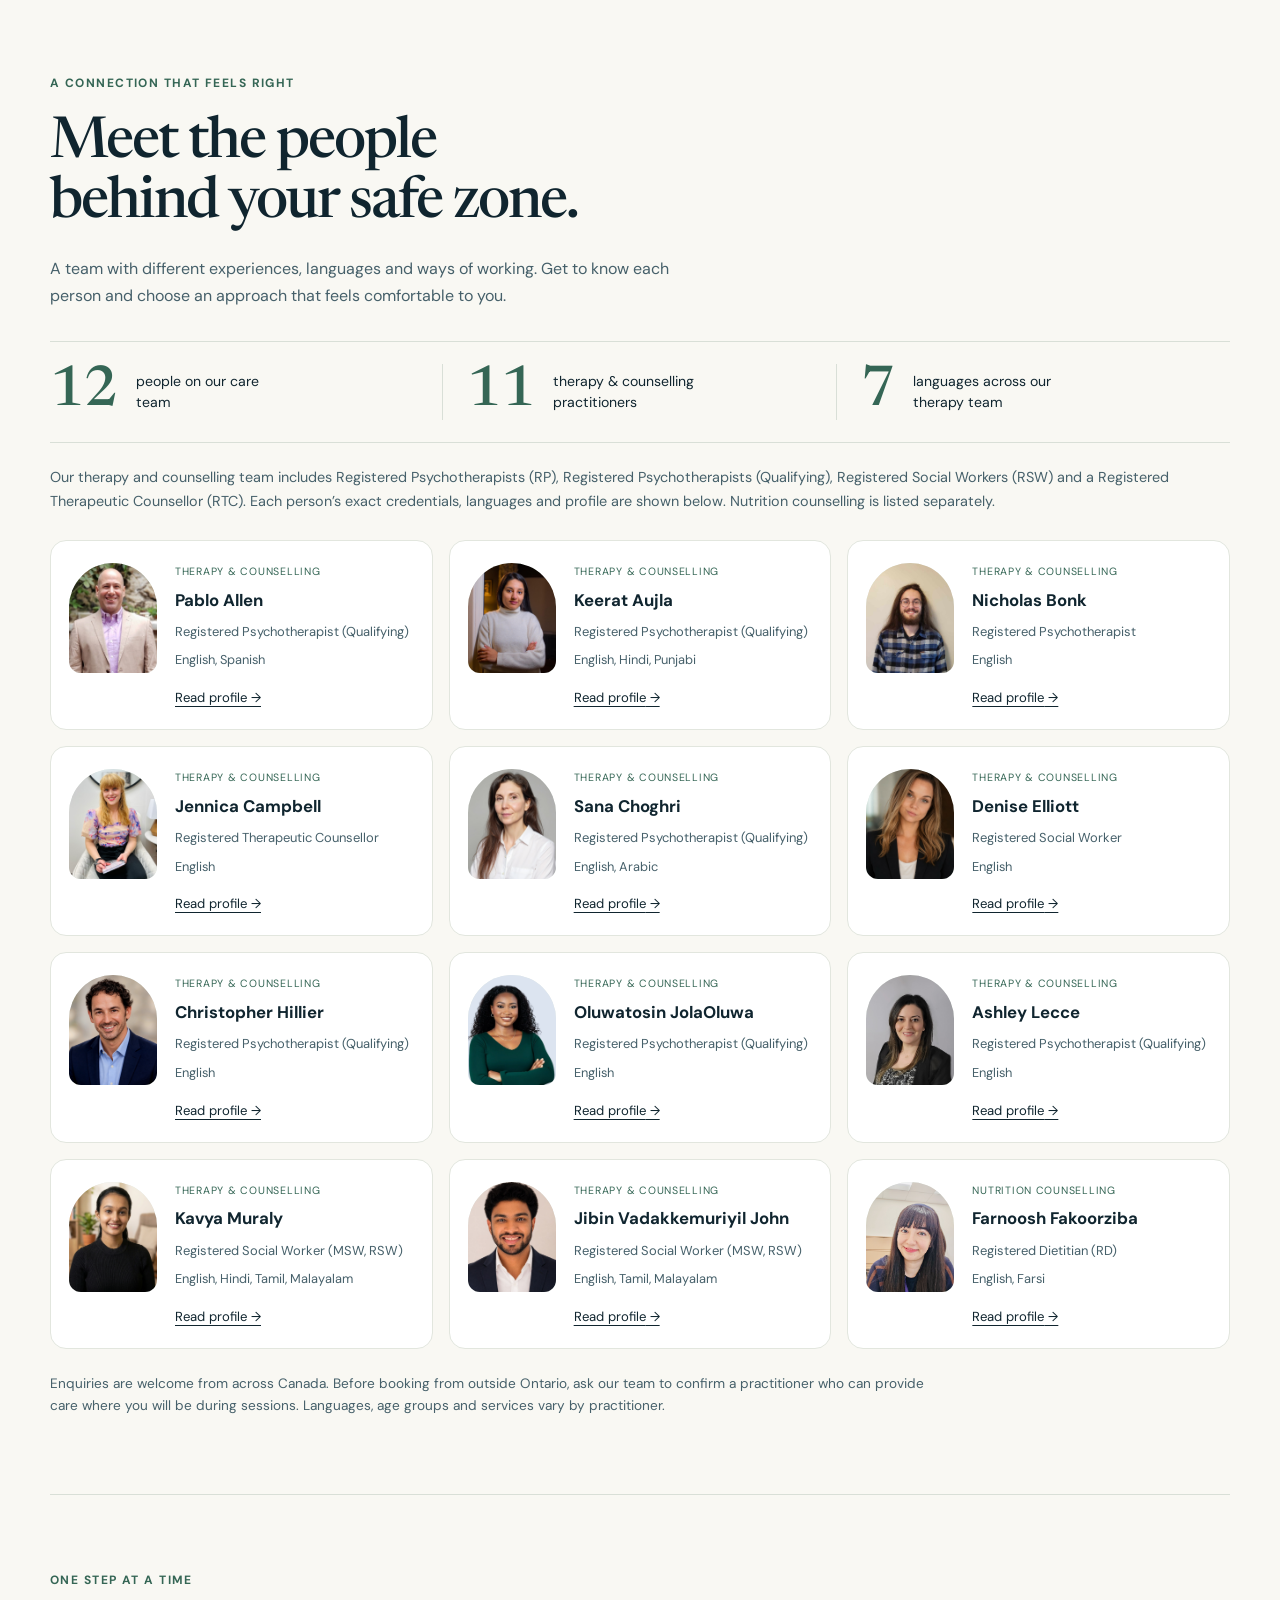
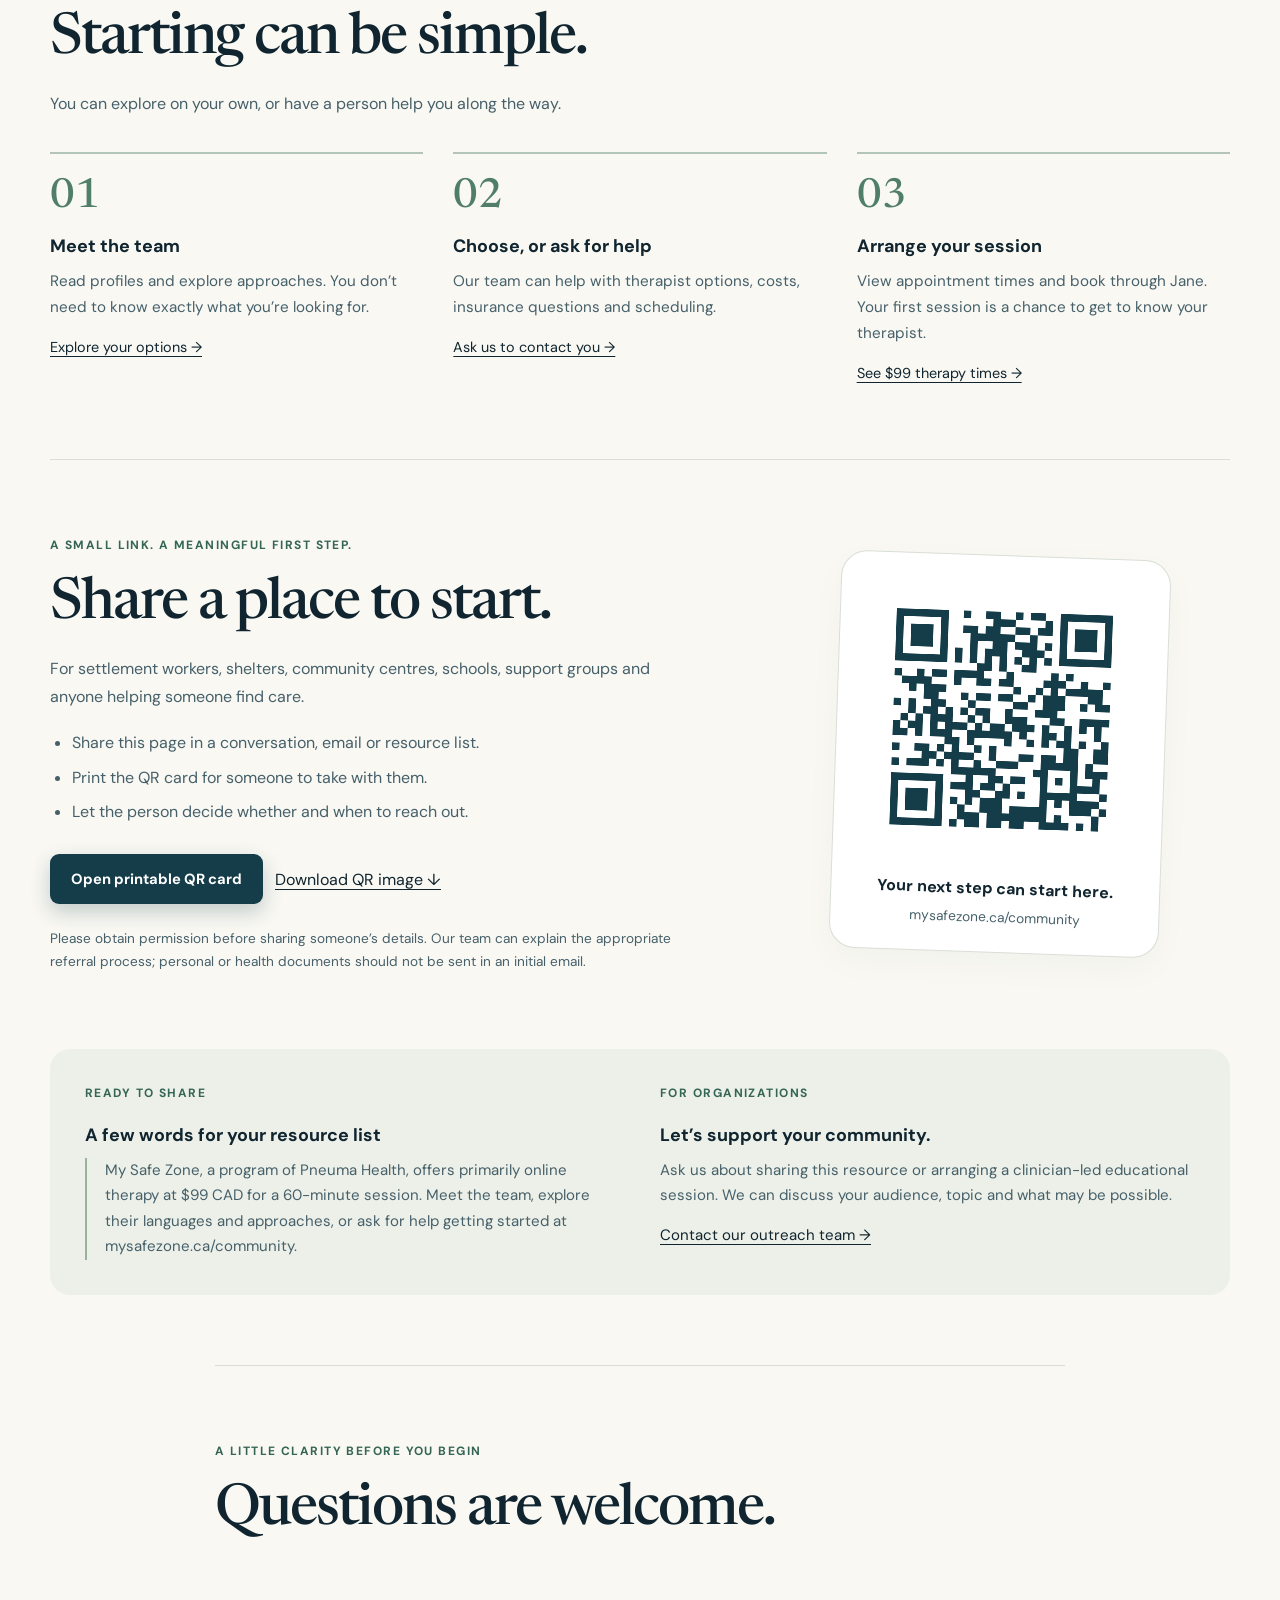
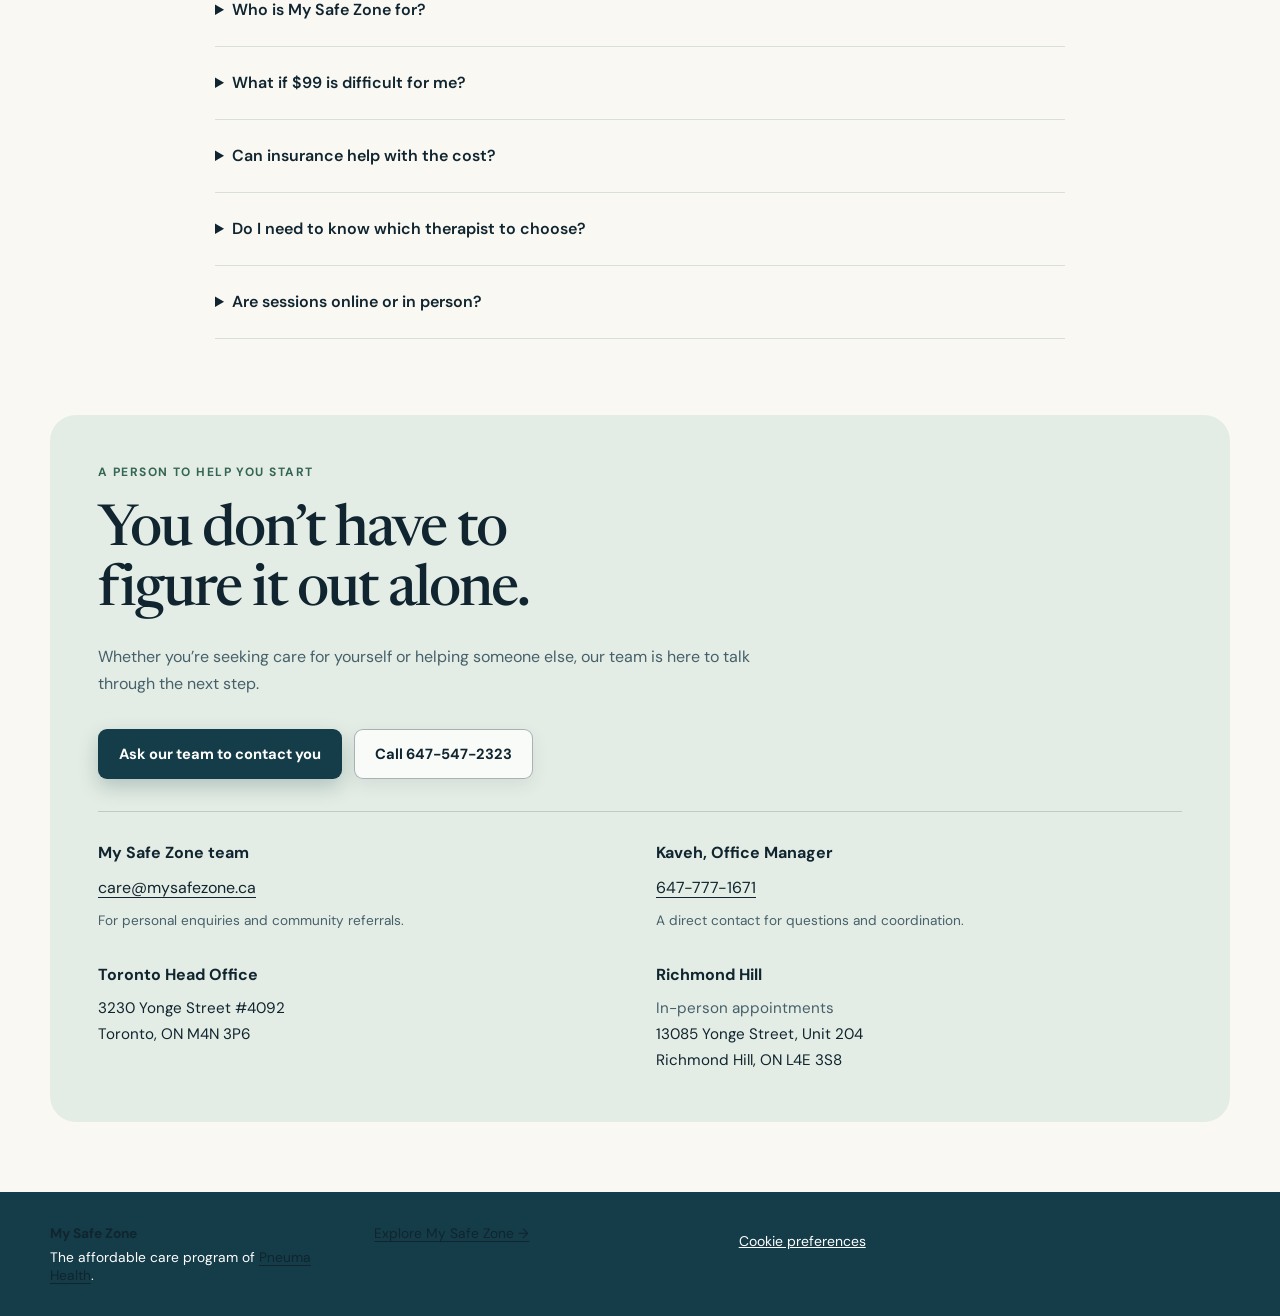
==== commit 8d9c69a3: "Make therapist matching the primary community page action" ====
--- a/community/index.html
+++ b/community/index.html
@@ -6,7 +6,7 @@
 <link rel="stylesheet" href="/styles.css?v=20261122-full-team"><link rel="stylesheet" href="/community/community.css?v=20261127"><link rel="icon" href="/assets/mysafezone-safety-mark.svg"><link href="https://fonts.googleapis.com/css2?family=DM+Sans:wght@400;500;600;700&amp;family=Newsreader:wght@500;600&amp;display=swap" rel="stylesheet"></head><body class="community-page"><a class="community-skip" href="#main">Skip to content</a>
 <header class="site-header community-header"><a class="brand" href="/"><img class="brand-mark" src="/assets/mysafezone-safety-mark.svg" alt="" width="42" height="42"><span class="brand-name">My Safe Zone</span></a><nav aria-label="Primary"><a class="community-nav-team" href="#our-team">Meet the team</a><a class="header-cta" href="#contact">Ask our team</a></nav></header>
 <main id="main">
-<section class="community-hero"><div class="community-container hero-layout"><div class="hero-copy"><p class="eyebrow">For you. For someone you care about.</p><h1>A caring team.<br>A place to <em>start.</em></h1><p class="community-lead">Life can feel heavy. Finding someone to talk to shouldn’t have to.</p><p>Affordable, thoughtful care for anyone seeking support—including when finances are difficult. Meet our team, or share a welcoming place to begin with someone in your community.</p><div class="community-actions"><a class="button button-primary" href="#our-team">Find a person to talk to <span aria-hidden="true">↗</span></a><a class="button button-secondary" href="#share">Share with your community</a></div><p class="hero-fee"><strong>$99 CAD</strong> <span>per 60-minute therapy session</span></p></div><div class="hero-people"><p class="people-caption">Real people. Different approaches. A shared commitment to care.</p><div class="portrait-mosaic"><!-- COMMUNITY PORTRAITS START -->
+<section class="community-hero"><div class="community-container hero-layout"><div class="hero-copy"><p class="eyebrow">For you. For someone you care about.</p><h1>A caring team.<br>A place to <em>start.</em></h1><p class="community-lead">Life can feel heavy. Finding someone to talk to shouldn’t have to.</p><p>Affordable, thoughtful care for anyone seeking support—including when finances are difficult. Meet our team, or share a welcoming place to begin with someone in your community.</p><div class="community-actions"><a class="button button-primary" href="https://docs.google.com/forms/d/e/1FAIpQLScZybuNpO0uS9r0S9Tds227BgayAe8z0cIVu_FjhuOwMrChSQ/viewform">Help me choose a therapist</a><a class="button button-secondary" href="#our-team">Meet the team <span aria-hidden="true">↗</span></a><a class="text-link" href="#share">Share with your community</a></div><p class="hero-fee"><strong>$99 CAD</strong> <span>per 60-minute therapy session</span></p></div><div class="hero-people"><p class="people-caption">Real people. Different approaches. A shared commitment to care.</p><div class="portrait-mosaic"><!-- COMMUNITY PORTRAITS START -->
 <a href="/team/#therapist-12" aria-label="Meet Pablo Allen"><img src="/assets/team-12.png" width="140" height="160" alt="Pablo Allen"></a><a href="/team/#therapist-9" aria-label="Meet Keerat Aujla"><img src="/assets/team-9.jpg" width="140" height="160" alt="Keerat Aujla"></a><a href="/team/#therapist-18" aria-label="Meet Nicholas Bonk"><img src="/assets/team-18.jpg" width="140" height="160" alt="Nicholas Bonk"></a><a href="/team/#therapist-8" aria-label="Meet Jennica Campbell"><img src="/assets/team-8.jpg" width="140" height="160" alt="Jennica Campbell"></a><a href="/team/#therapist-16" aria-label="Meet Sana Choghri"><img src="/assets/team-16.jpg" width="140" height="160" alt="Sana Choghri"></a><a href="/team/#therapist-10" aria-label="Meet Denise Elliott"><img src="/assets/team-10.jpg" width="140" height="160" alt="Denise Elliott"></a><a href="/team/#therapist-11" aria-label="Meet Christopher Hillier"><img src="/assets/team-11.jpg" width="140" height="160" alt="Christopher Hillier"></a><a href="/team/#therapist-15" aria-label="Meet Oluwatosin JolaOluwa"><img src="/assets/team-15.png" width="140" height="160" alt="Oluwatosin JolaOluwa"></a><a href="/team/#therapist-20" aria-label="Meet Ashley Lecce"><img src="/assets/team-20.jpg" width="140" height="160" alt="Ashley Lecce"></a><a href="/team/#therapist-14" aria-label="Meet Kavya Muraly"><img src="/assets/team-14.jpg" width="140" height="160" alt="Kavya Muraly"></a><a href="/team/#therapist-19" aria-label="Meet Jibin Vadakkemuriyil John"><img src="/assets/team-19.jpg" width="140" height="160" alt="Jibin Vadakkemuriyil John"></a><a href="/team/#therapist-farnoosh-fakoorziba" aria-label="Meet Farnoosh Fakoorziba"><img src="/assets/farnoosh-fakoorziba.jpg" width="140" height="160" alt="Farnoosh Fakoorziba"></a>
 <!-- COMMUNITY PORTRAITS END --></div><div class="people-note"><span class="small-spark" aria-hidden="true">✳</span><p>You don’t need the perfect words.<br>We can help you take the first step.</p></div></div></div></section>
 <div class="community-container">
